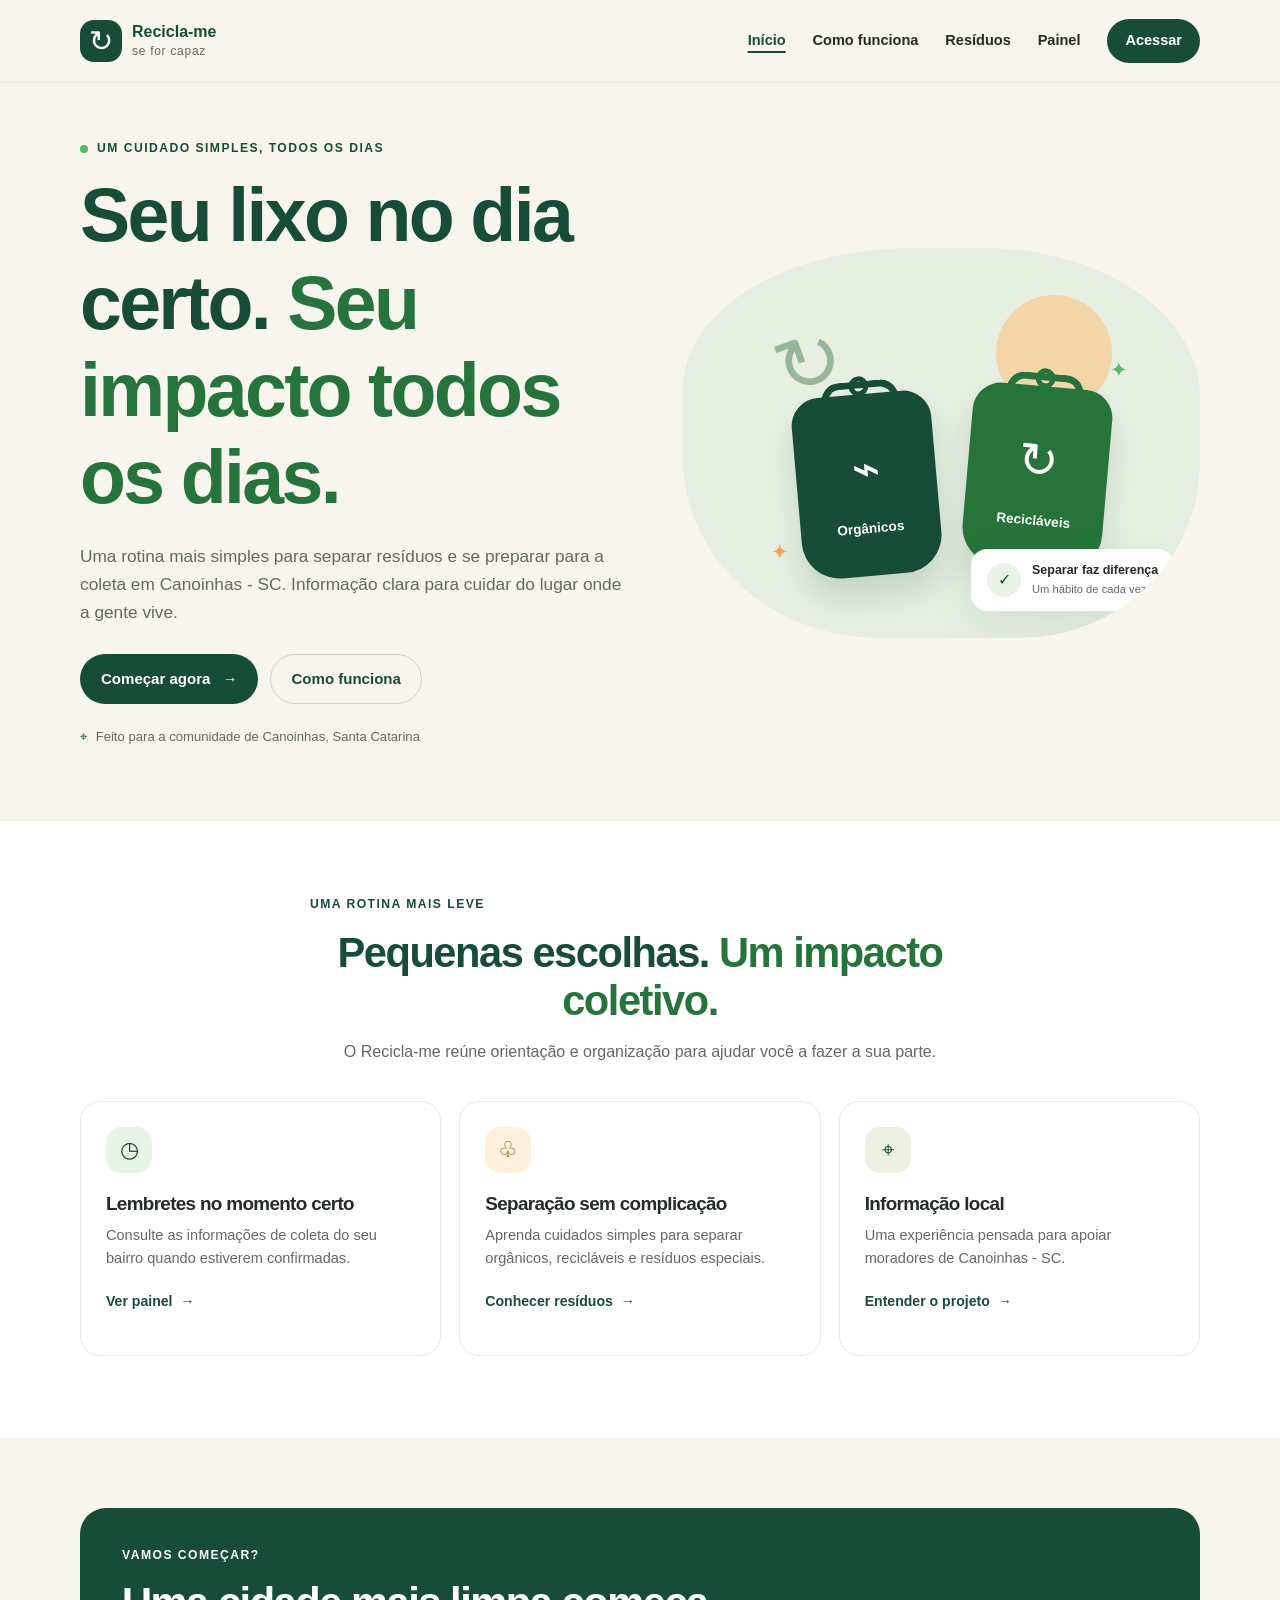
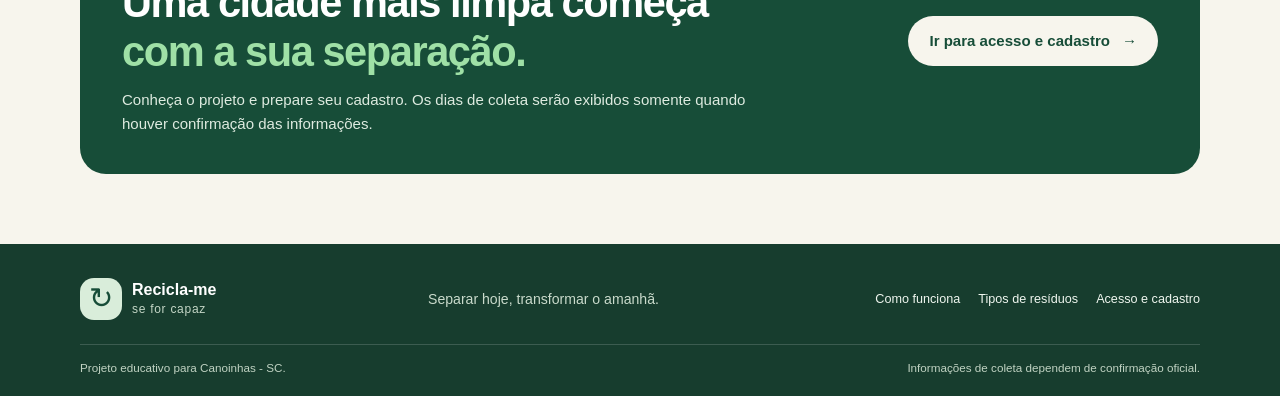
==== index.html @ d8c42131 "Atualizado Will" ====
<!DOCTYPE html>
<html lang="pt-BR">
<head>
  <meta charset="UTF-8">
  <meta name="viewport" content="width=device-width, initial-scale=1">
  <meta name="theme-color" content="#174D38">
  <meta name="description" content="Lembretes e orientações para separar resíduos e acompanhar a coleta em Canoinhas - SC.">
  <title>Recicla-me se for capaz | Separar hoje, transformar o amanhã</title>
  <link rel="stylesheet" href="css/style.css">
</head>
<body>
  <a class="skip-link" href="#conteudo">Pular para o conteúdo principal</a>
  <header class="site-header">
    <div class="container header-inner">
      <a class="brand" href="index.html" aria-label="Recicla-me se for capaz — página inicial">
        <span class="brand-mark" aria-hidden="true">↻</span>
        <span class="brand-copy"><strong>Recicla-me</strong><small>se for capaz</small></span>
      </a>
      <nav class="desktop-nav" aria-label="Navegação principal">
        <a href="index.html" aria-current="page">Início</a><a href="como-funciona.html">Como funciona</a><a href="residuos.html">Resíduos</a><a href="painel.html">Painel</a><a class="nav-cta" href="acesso.html">Acessar</a>
      </nav>
      <details class="mobile-nav">
        <summary aria-label="Abrir navegação principal" aria-controls="mobile-menu-links">Menu <span aria-hidden="true">☰</span></summary>
        <nav id="mobile-menu-links" aria-label="Navegação principal">
          <a href="index.html" aria-current="page">Início</a><a href="como-funciona.html">Como funciona</a><a href="residuos.html">Resíduos</a><a href="painel.html">Painel</a><a href="acesso.html">Acessar / cadastro</a>
        </nav>
      </details>
    </div>
  </header>
  <main id="conteudo" tabindex="-1">
    <section class="hero container" aria-labelledby="hero-title">
      <div class="hero-copy">
        <p class="eyebrow"><span class="eyebrow-dot" aria-hidden="true"></span> Um cuidado simples, todos os dias</p>
        <h1 id="hero-title">Seu lixo no dia certo. <span>Seu impacto todos os dias.</span></h1>
        <p class="hero-text">Uma rotina mais simples para separar resíduos e se preparar para a coleta em Canoinhas - SC. Informação clara para cuidar do lugar onde a gente vive.</p>
        <div class="button-row"><a class="button button-primary" href="acesso.html">Começar agora <span aria-hidden="true">→</span></a><a class="button button-secondary" href="como-funciona.html">Como funciona</a></div>
        <p class="local-note"><span aria-hidden="true">⌖</span> Feito para a comunidade de Canoinhas, Santa Catarina</p>
      </div>
      <div class="hero-art" role="img" aria-label="Ilustração de duas sacolas separadas para resíduos orgânicos e recicláveis">
        <div class="sun-shape"></div><div class="art-leaf leaf-one" aria-hidden="true">✦</div><div class="art-leaf leaf-two" aria-hidden="true">✦</div>
        <div class="recycle-loop" aria-hidden="true">↻</div>
        <div class="bag bag-organic"><span class="bag-knot"></span><span class="bag-icon" aria-hidden="true">⌁</span><strong>Orgânicos</strong></div>
        <div class="bag bag-recycle"><span class="bag-knot"></span><span class="bag-icon" aria-hidden="true">↻</span><strong>Recicláveis</strong></div>
        <div class="art-caption"><span class="caption-check" aria-hidden="true">✓</span><span><strong>Separar faz diferença</strong><small>Um hábito de cada vez.</small></span></div>
      </div>
    </section>
    <section class="benefits-section">
      <div class="container">
        <div class="section-heading"><p class="eyebrow">Uma rotina mais leve</p><h2>Pequenas escolhas. <span>Um impacto coletivo.</span></h2><p>O Recicla-me reúne orientação e organização para ajudar você a fazer a sua parte.</p></div>
        <div class="benefit-grid">
          <article class="benefit-card"><span class="card-icon icon-green" aria-hidden="true">◷</span><h3>Lembretes no momento certo</h3><p>Consulte as informações de coleta do seu bairro quando estiverem confirmadas.</p><a class="text-link" href="painel.html">Ver painel <span aria-hidden="true">→</span></a></article>
          <article class="benefit-card"><span class="card-icon icon-orange" aria-hidden="true">♧</span><h3>Separação sem complicação</h3><p>Aprenda cuidados simples para separar orgânicos, recicláveis e resíduos especiais.</p><a class="text-link" href="residuos.html">Conhecer resíduos <span aria-hidden="true">→</span></a></article>
          <article class="benefit-card"><span class="card-icon icon-sage" aria-hidden="true">⌖</span><h3>Informação local</h3><p>Uma experiência pensada para apoiar moradores de Canoinhas - SC.</p><a class="text-link" href="como-funciona.html">Entender o projeto <span aria-hidden="true">→</span></a></article>
        </div>
      </div>
    </section>
    <section class="cta-section container">
      <div><p class="eyebrow">Vamos começar?</p><h2>Uma cidade mais limpa começa <span>com a sua separação.</span></h2><p>Conheça o projeto e prepare seu cadastro. Os dias de coleta serão exibidos somente quando houver confirmação das informações.</p></div>
      <a class="button button-light" href="acesso.html">Ir para acesso e cadastro <span aria-hidden="true">→</span></a>
    </section>
  </main>
  <footer class="site-footer"><div class="container footer-top"><a class="brand brand-footer" href="index.html"><span class="brand-mark" aria-hidden="true">↻</span><span class="brand-copy"><strong>Recicla-me</strong><small>se for capaz</small></span></a><p>Separar hoje, transformar o amanhã.</p><nav aria-label="Links do rodapé"><a href="como-funciona.html">Como funciona</a><a href="residuos.html">Tipos de resíduos</a><a href="acesso.html">Acesso e cadastro</a></nav></div><div class="container footer-bottom"><span>Projeto educativo para Canoinhas - SC.</span><span>Informações de coleta dependem de confirmação oficial.</span></div></footer>
  <script src="js/main.js" defer></script>
</body>
</html>
---- css/style.css ----
:root {
  color-scheme: light;
  --forest: #174d38;
  --green: #55b86a;
  --green-text: #26733c;
  --cream: #f7f5ed;
  --graphite: #252b27;
  --orange: #f2a65a;
  --muted: #626a64;
  --line: #e2e5dc;
  --white: #fff;
  --pale-green: #eaf3e8;
  --shadow: 0 18px 48px rgb(23 77 56 / 9%);
  font-family: "Segoe UI", Arial, sans-serif;
  color: var(--graphite);
  background: var(--cream);
  font-synthesis: none;
  text-rendering: optimizeLegibility;
}

* { box-sizing: border-box; }
html { min-width: 320px; scroll-behavior: smooth; }
body { margin: 0; min-width: 320px; font-size: 1rem; line-height: 1.6; }
img, svg { max-width: 100%; }
a { color: var(--forest); text-underline-offset: .2em; }
a:hover { color: #0d3625; }
a:focus-visible, button:focus-visible, summary:focus-visible, input:focus-visible, select:focus-visible, textarea:focus-visible { outline: 3px solid #bc6819; outline-offset: 3px; box-shadow: 0 0 0 2px var(--cream); }
:focus:not(:focus-visible) { outline: none; }
h1, h2, h3, p { margin-top: 0; }
h1, h2, h3 { font-family: "Segoe UI", Arial, sans-serif; line-height: 1.16; letter-spacing: -.035em; }
h1 { color: var(--forest); font-size: clamp(2.6rem, 8vw, 4.7rem); font-weight: 800; }
h2 { color: var(--forest); font-size: clamp(1.7rem, 4vw, 2.6rem); font-weight: 750; }
h3 { color: var(--graphite); font-size: 1.18rem; }
.container { width: min(1120px, calc(100% - 40px)); margin-inline: auto; }
.skip-link { position: fixed; z-index: 20; top: 10px; left: 10px; padding: 12px 16px; transform: translateY(-160%); border-radius: 8px; background: var(--forest); color: var(--white); font-weight: 700; }
.skip-link:focus { transform: translateY(0); color: var(--white); }

.site-header { position: relative; z-index: 5; background: var(--cream); border-bottom: 1px solid rgb(23 77 56 / 7%); }
.header-inner { display: flex; align-items: center; justify-content: space-between; min-height: 82px; gap: 24px; }
.brand { display: inline-flex; align-items: center; gap: 10px; flex: none; color: var(--forest); text-decoration: none; }
.brand:hover { color: var(--forest); }
.brand-mark { display: grid; width: 42px; height: 42px; place-items: center; border-radius: 14px; background: var(--forest); color: var(--white); font-size: 1.8rem; line-height: 1; }
.brand-copy { display: grid; line-height: 1.05; }
.brand-copy strong { font-family: "Segoe UI", Arial, sans-serif; font-size: 1rem; font-weight: 800; }
.brand-copy small { margin-top: 4px; color: var(--muted); font-size: .75rem; letter-spacing: .06em; }
.desktop-nav { display: flex; align-items: center; gap: clamp(12px, 2.1vw, 30px); }
.desktop-nav a, .mobile-nav nav a { color: var(--graphite); font-size: .91rem; font-weight: 600; text-decoration: none; }
.desktop-nav a[aria-current="page"], .mobile-nav a[aria-current="page"] { color: var(--forest); text-decoration: underline; text-decoration-thickness: 2px; text-underline-offset: 6px; }
.desktop-nav .nav-cta { padding: 10px 18px; border-radius: 999px; background: var(--forest); color: var(--white); }
.desktop-nav .nav-cta[aria-current="page"] { color: var(--white); }
.desktop-nav .nav-cta:hover { background: #0e3b29; }
.mobile-nav { display: none; position: relative; }
.mobile-nav summary { display: flex; align-items: center; gap: 8px; min-height: 44px; padding: 8px 12px; border: 1px solid var(--line); border-radius: 10px; color: var(--forest); cursor: pointer; font-weight: 700; list-style: none; }
.mobile-nav summary::-webkit-details-marker { display: none; }
.mobile-nav nav { position: absolute; top: calc(100% + 8px); right: 0; display: grid; min-width: 210px; padding: 8px; border: 1px solid var(--line); border-radius: 14px; background: var(--white); box-shadow: var(--shadow); }
.mobile-nav nav a { padding: 11px 12px; border-radius: 8px; }
.mobile-nav nav a:hover { background: var(--pale-green); }

.hero { display: grid; grid-template-columns: 1.03fr .97fr; align-items: center; gap: 54px; min-height: 570px; padding-block: 56px 74px; }
.eyebrow { display: flex; align-items: center; gap: 9px; margin-bottom: 14px; color: var(--forest); font-size: .76rem; font-weight: 700; letter-spacing: .12em; text-transform: uppercase; }
.eyebrow-dot { width: 8px; height: 8px; border-radius: 50%; background: var(--green); }
.hero h1 { max-width: 610px; margin-bottom: 22px; }
.hero h1 span, .section-heading h2 span { color: var(--green-text); }
.cta-section h2 span { color: #9fe0a6; }
.hero-text, .page-intro { max-width: 560px; color: var(--muted); font-size: 1.08rem; }
.button-row { display: flex; flex-wrap: wrap; gap: 12px; margin-top: 28px; }
.button { display: inline-flex; align-items: center; justify-content: center; gap: 12px; min-height: 48px; padding: 12px 20px; border: 1px solid transparent; border-radius: 999px; font-size: .94rem; font-weight: 700; text-align: center; text-decoration: none; transition: transform .18s ease, background-color .18s ease; }
.button:hover { transform: translateY(-2px); text-decoration: none; }
.button-primary { background: var(--forest); color: var(--white); }
.button-primary:hover { background: #0d3a29; color: var(--white); }
.button-secondary { border-color: #cbd5ca; color: var(--forest); }
.button-secondary:hover { background: var(--white); color: var(--forest); }
.local-note { margin: 22px 0 0; color: var(--muted); font-size: .82rem; }
.local-note span { padding-right: 5px; color: var(--forest); }
.hero-art { position: relative; display: grid; min-height: 390px; place-items: center; overflow: hidden; border-radius: 44% 42% 35% 38% / 36% 38% 45% 46%; background: #e7efe2; }
.sun-shape { position: absolute; top: 12%; right: 17%; width: 116px; aspect-ratio: 1; border-radius: 50%; background: #f5d6a9; }
.recycle-loop { position: absolute; top: 13%; left: 18%; color: #98b798; font-size: 5rem; transform: rotate(-20deg); }
.art-leaf { position: absolute; color: var(--green); font-size: 1.3rem; }
.leaf-one { top: 27%; right: 14%; }.leaf-two { bottom: 18%; left: 17%; color: var(--orange); }
.bag { position: absolute; bottom: 16%; display: flex; width: 140px; height: 182px; flex-direction: column; align-items: center; justify-content: center; border-radius: 28px 28px 38px 38px; box-shadow: 0 20px 30px rgb(23 77 56 / 16%); transform: rotate(-5deg); }
.bag::before { position: absolute; top: -13px; width: 63px; height: 21px; border: 7px solid currentColor; border-bottom: 0; border-radius: 18px 18px 0 0; content: ""; }
.bag-organic { left: 22%; background: var(--forest); color: var(--forest); }
.bag-recycle { right: 18%; bottom: 18%; background: var(--green-text); color: var(--green-text); transform: rotate(5deg); }
.bag strong { margin-top: 10px; color: var(--white); font-size: .85rem; }
.bag-icon { color: var(--white); font-size: 3rem; }
.bag-knot { position: absolute; top: -18px; width: 20px; height: 20px; border: 5px solid currentColor; border-radius: 50%; }
.art-caption { position: absolute; right: 5%; bottom: 7%; display: flex; align-items: center; gap: 11px; padding: 12px 16px; border-radius: 16px; background: var(--white); box-shadow: var(--shadow); }
.caption-check { display: grid; width: 34px; height: 34px; place-items: center; border-radius: 50%; background: var(--pale-green); color: var(--forest); font-weight: 800; }
.art-caption strong, .art-caption small { display: block; }.art-caption strong { font-size: .78rem; }.art-caption small { color: var(--muted); font-size: .7rem; }

.benefits-section { padding-block: 74px 82px; background: #fff; }
.section-heading { max-width: 660px; margin: 0 auto 36px; text-align: center; }
.section-heading h2 { margin-bottom: 14px; }
.section-heading > p:last-child { margin-bottom: 0; color: var(--muted); }
.align-left { margin-left: 0; text-align: left; }
.benefit-grid { display: grid; grid-template-columns: repeat(3, 1fr); gap: 18px; }
.benefit-card { min-height: 255px; padding: 25px; border: 1px solid #e9ebe4; border-radius: 20px; background: var(--white); }
.card-icon { display: grid; width: 46px; height: 46px; place-items: center; border-radius: 15px; font-size: 1.4rem; }
.icon-green { background: var(--pale-green); color: var(--forest); }.icon-orange { background: #fff0de; color: #945311; }.icon-sage { background: #edf1df; color: var(--forest); }
.benefit-card h3 { margin: 20px 0 9px; }.benefit-card p { min-height: 50px; color: var(--muted); font-size: .91rem; }
.text-link { display: inline-flex; align-items: center; gap: 8px; font-size: .88rem; font-weight: 700; text-decoration: none; }.text-link:hover { text-decoration: underline; }
.cta-section { display: flex; align-items: center; justify-content: space-between; gap: 24px; margin-block: 70px; padding: 38px 42px; border-radius: 26px; background: var(--forest); color: var(--white); }
.cta-section .eyebrow, .cta-section h2 { color: var(--white); }.cta-section h2 { max-width: 640px; margin-bottom: 12px; }.cta-section h2 span { color: #9fe0a6; }.cta-section p:last-child { max-width: 660px; margin-bottom: 0; color: #deebe0; font-size: .94rem; }
.button-light { flex: none; background: var(--cream); color: var(--forest); }.button-light:hover { background: var(--white); color: var(--forest); }

.page-hero { padding-block: 74px 42px; }.page-hero h1 { max-width: 800px; margin-bottom: 18px; font-size: clamp(2.6rem, 7vw, 4rem); }.page-hero .button { margin-top: 12px; }.compact-hero { padding-bottom: 28px; }
.steps-section, .waste-section { padding-block: 32px 64px; }
.steps-list { display: grid; gap: 16px; margin: 0; padding: 0; list-style: none; }
.step-card { display: grid; grid-template-columns: 52px 140px minmax(0, 1fr); align-items: center; gap: 26px; padding: 27px; border: 1px solid var(--line); border-radius: 22px; background: var(--white); }
.step-number { align-self: start; color: #4c7052; font-family: "Segoe UI", Arial, sans-serif; font-size: 1.15rem; font-weight: 800; }
.step-card h2 { margin-bottom: 10px; font-size: 1.45rem; }.step-card p { max-width: 650px; margin-bottom: 13px; color: var(--muted); }
.step-illustration { display: grid; width: 112px; height: 112px; place-items: center; border-radius: 28px; background: var(--pale-green); color: var(--forest); font-size: 3rem; position: relative; }
.step-person span { transform: translateY(-10px); }.step-person i { position: absolute; top: 59px; width: 40px; height: 34px; border-radius: 24px 24px 13px 13px; background: #8db797; }.step-person b { position: absolute; top: 26px; width: 23px; height: 23px; border-radius: 50%; background: var(--orange); }
.step-calendar { background: #fff0de; color: #945311; }.step-calendar i { position: absolute; top: 34px; right: 26px; color: var(--forest); font-size: 1rem; font-style: normal; }
.step-bags { background: #edf1df; }.step-bags i { position: absolute; right: 17px; bottom: 20px; color: var(--green-text); font-size: 1.6rem; font-style: normal; }
.notice-band { display: flex; align-items: center; gap: 16px; margin-block: 0 64px; padding: 20px 24px; border: 1px solid #d5e1d3; border-radius: 16px; background: #edf4e9; }.notice-band p { margin: 0; color: #405449; font-size: .9rem; }.notice-band strong { color: var(--forest); }.notice-icon { display: grid; width: 34px; height: 34px; flex: none; place-items: center; border: 2px solid #7a9c80; border-radius: 50%; color: var(--forest); font-weight: 800; }

.waste-grid { display: grid; grid-template-columns: repeat(2, minmax(0, 1fr)); gap: 16px; }
.waste-card { display: grid; grid-template-columns: 56px minmax(0, 1fr); gap: 17px; padding: 24px; border: 1px solid var(--line); border-radius: 20px; background: var(--white); }
.waste-symbol { display: grid; width: 52px; height: 52px; place-items: center; border-radius: 16px; font-size: 1.65rem; font-weight: 700; }
.organic { background: #eaf3e8; color: var(--forest); }.paper { background: #f4edda; color: #775d25; }.plastic { background: #e6f1f1; color: #286366; }.metal { background: #e9ebed; color: #4e5961; }.glass { background: #e9f0dc; color: #4e7330; }.special { background: #fff0de; color: #945311; }
.waste-label { margin-bottom: 4px; color: var(--muted); font-size: .7rem; font-weight: 700; letter-spacing: .1em; text-transform: uppercase; }.waste-card h2 { margin-bottom: 9px; font-size: 1.32rem; }.waste-card p:not(.waste-label) { margin-bottom: 10px; color: var(--muted); font-size: .9rem; }.waste-card .care-note { margin-bottom: 0 !important; padding-top: 10px; border-top: 1px solid #edf0ea; font-size: .82rem !important; }.care-note strong { color: var(--forest); }.special-card { border-color: #f0d1ad; background: #fffaf4; }
.bottom-cta { display: flex; align-items: center; justify-content: space-between; gap: 22px; margin-block: 0 70px; padding: 28px 32px; border-radius: 20px; background: #eaf1e5; }.bottom-cta h2 { margin-bottom: 6px; font-size: 1.45rem; }.bottom-cta p { margin-bottom: 0; color: var(--muted); }

.form-section { max-width: 880px; padding-bottom: 76px; }.form-card { padding: clamp(22px, 5vw, 42px); border: 1px solid var(--line); border-radius: 24px; background: var(--white); box-shadow: var(--shadow); }
.form-intro { display: flex; gap: 16px; margin-bottom: 30px; }.form-icon { display: grid; width: 48px; height: 48px; flex: none; place-items: center; border-radius: 15px; background: var(--pale-green); color: var(--forest); font-size: 1.5rem; }.form-intro h2 { margin-bottom: 7px; font-size: 1.5rem; }.form-intro p { margin-bottom: 0; color: var(--muted); font-size: .9rem; }
fieldset { min-width: 0; margin: 0 0 24px; padding: 0; border: 0; }fieldset legend { width: 100%; margin-bottom: 16px; padding-bottom: 9px; border-bottom: 1px solid var(--line); color: var(--forest); font-family: "Segoe UI", Arial, sans-serif; font-size: 1.1rem; font-weight: 800; }
.form-grid { display: grid; grid-template-columns: repeat(2, minmax(0, 1fr)); gap: 18px 16px; }.field { min-width: 0; }.field-full { grid-column: 1 / -1; }
.field label { display: block; margin-bottom: 6px; color: var(--graphite); font-size: .88rem; font-weight: 700; }.field label > span:first-child { color: #9c4b0f; }.optional { color: var(--muted); font-size: .78rem; font-weight: 500; }
.field input, .field select { display: block; width: 100%; min-height: 46px; padding: 10px 12px; border: 1px solid #cbd3ca; border-radius: 10px; background: var(--white); color: var(--graphite); font: inherit; font-size: .94rem; }.field input[readonly] { background: #f1f3ed; color: #525c55; }.field small { display: block; margin-top: 5px; color: var(--muted); font-size: .76rem; }
.field input[aria-invalid="true"], .field select[aria-invalid="true"] { border-color: #a33127; box-shadow: 0 0 0 1px #a33127; }
.field .field-error { display: block; margin-top: 6px; color: #8b251d; font-size: .82rem; font-weight: 600; }
.required-note { margin: -8px 0 14px; color: var(--muted); font-size: .78rem; }.required-note span { color: #9c4b0f; font-weight: 800; }.form-status { display: flex; gap: 10px; margin: 14px 0 0; padding: 14px; border-radius: 12px; background: #f1f4ed; color: #35483a; font-size: .88rem; }.form-status > span:first-child { display: grid; width: 22px; height: 22px; flex: none; place-items: center; border: 1px solid #657f68; border-radius: 50%; font-weight: 700; }.form-status[data-state="error"] { background: #fff0ed; color: #76241d; }.form-status[data-state="success"] { background: #eaf3e8; color: #174d38; }
.form-submit { margin-top: 6px; }
.form-submit:disabled { cursor: not-allowed; transform: none; }
.privacy-note { display: flex; gap: 13px; max-width: 700px; margin: 18px auto 0; color: var(--muted); font-size: .85rem; }.privacy-note > span { color: var(--forest); font-size: 1.4rem; }.privacy-note p { margin: 0; }.privacy-note strong { color: var(--forest); }

.dashboard-section { padding-bottom: 76px; }.dashboard-welcome { display: flex; align-items: center; justify-content: space-between; gap: 20px; margin-bottom: 22px; padding: 28px 32px; border-radius: 22px; background: var(--forest); color: var(--white); }.dashboard-welcome .eyebrow { color: #b7e1b4; }.dashboard-welcome h2 { max-width: 640px; margin-bottom: 9px; color: var(--white); font-size: clamp(1.5rem, 4vw, 2.2rem); }.dashboard-welcome p:last-child { margin: 0; color: #dfebe0; }.avatar-placeholder { display: grid; width: 70px; height: 70px; flex: none; place-items: center; border: 1px solid rgb(255 255 255 / 35%); border-radius: 23px; background: rgb(255 255 255 / 10%); color: #cae6c5; font-size: 2.3rem; }
.dashboard-grid { display: grid; grid-template-columns: 1.2fr .8fr; gap: 16px; }.dashboard-card { min-height: 195px; padding: 23px; border: 1px solid var(--line); border-radius: 20px; background: var(--white); }.dashboard-card-head { display: flex; align-items: center; justify-content: space-between; gap: 12px; }.status-pill { padding: 6px 10px; border-radius: 999px; background: #fff0de; color: #78400d; font-size: .72rem; font-weight: 700; }.metric-label { margin: 18px 0 4px; color: var(--muted); font-size: .82rem; }.dashboard-card h2 { margin-bottom: 7px; font-size: 1.35rem; }.dashboard-card > p:last-child { margin-bottom: 0; color: var(--muted); font-size: .84rem; }
.upcoming-card { margin-top: 16px; padding: 25px; border: 1px solid var(--line); border-radius: 20px; background: var(--white); }.upcoming-heading { display: flex; align-items: center; justify-content: space-between; }.upcoming-heading .eyebrow { margin-bottom: 7px; }.upcoming-heading h2 { margin-bottom: 0; font-size: 1.45rem; }.calendar-icon { display: grid; width: 46px; height: 46px; place-items: center; border-radius: 14px; background: var(--pale-green); color: var(--forest); font-size: 1.5rem; }.empty-state { display: flex; align-items: center; gap: 14px; margin-top: 22px; padding: 20px; border: 1px dashed #cbd5ca; border-radius: 14px; background: #fbfcf9; }.empty-state p { margin: 0; color: var(--muted); font-size: .87rem; }.empty-state strong { color: var(--graphite); }.empty-icon { color: #64866b; font-size: 1.8rem; }
.separation-card { display: flex; align-items: center; justify-content: space-between; gap: 24px; margin-top: 16px; padding: 26px; border-radius: 20px; background: #eaf1e5; }.separation-card .eyebrow { margin-bottom: 7px; }.separation-card h2 { margin-bottom: 8px; font-size: 1.5rem; }.separation-card p:not(.eyebrow) { max-width: 600px; color: var(--muted); }.separation-card .text-link { margin-top: 2px; }.mini-bags { display: flex; flex: none; gap: 10px; }.mini-bags div { display: grid; width: 100px; min-height: 100px; place-items: center; align-content: center; gap: 4px; border-radius: 18px; background: var(--forest); color: var(--white); }.mini-bags div + div { background: var(--green-text); }.mini-bags span { font-size: 1.7rem; }.mini-bags strong { font-size: .7rem; }

.site-footer { padding-top: 34px; background: #173d2e; color: #e3eee4; }.footer-top { display: grid; grid-template-columns: 1fr 1fr 1.3fr; align-items: center; gap: 22px; padding-bottom: 24px; }.brand-footer .brand-mark { background: #d9edda; color: var(--forest); }.brand-footer .brand-copy strong { color: var(--white); }.brand-footer .brand-copy small { color: #c4d6c6; }.footer-top > p { margin: 0; color: #c9dacb; font-size: .88rem; }.footer-top nav { display: flex; justify-content: flex-end; flex-wrap: wrap; gap: 10px 18px; }.footer-top nav a { color: #eff6ef; font-size: .79rem; text-decoration: none; }.footer-top nav a:hover { text-decoration: underline; }.footer-bottom { display: flex; justify-content: space-between; gap: 16px; padding-block: 14px 18px; border-top: 1px solid rgb(255 255 255 / 16%); color: #c1d3c3; font-size: .73rem; }

@media (max-width: 820px) {
  .container { width: min(100% - 36px, 680px); }
  .header-inner { min-height: 72px; }.desktop-nav { gap: 13px; }.desktop-nav a { font-size: .8rem; }.desktop-nav .nav-cta { padding: 9px 13px; }
  .hero { gap: 28px; min-height: 0; padding-block: 52px 58px; }.hero-art { min-height: 330px; }.bag { width: 120px; height: 155px; }.art-caption { right: 2%; }
  .benefit-card { padding: 20px; }.step-card { grid-template-columns: 38px 100px minmax(0, 1fr); gap: 18px; }.step-illustration { width: 92px; height: 92px; }
  .footer-top { grid-template-columns: 1fr 1fr; }.footer-top nav { grid-column: 1 / -1; justify-content: flex-start; }
}
@media (max-width: 640px) {
  body { font-size: 1rem; }.container { width: calc(100% - 36px); }
  .header-inner { min-height: 70px; }.desktop-nav { display: none; }.mobile-nav { display: block; }.brand-mark { width: 38px; height: 38px; }.brand-copy strong { font-size: .94rem; }
  .hero { grid-template-columns: 1fr; gap: 32px; padding-block: 45px 55px; }.hero h1 { font-size: clamp(2.45rem, 12vw, 3.7rem); }.hero-text { font-size: 1rem; }.hero-art { width: 100%; min-height: 330px; border-radius: 34% 34% 28% 28% / 28% 28% 36% 36%; }.bag { bottom: 15%; width: 117px; height: 151px; }.bag-organic { left: 20%; }.bag-recycle { right: 18%; }.art-caption { right: 1%; bottom: 5%; }
  .benefits-section { padding-block: 56px 60px; }.section-heading { margin-bottom: 27px; text-align: left; }.benefit-grid { grid-template-columns: 1fr; }.benefit-card { min-height: 0; }.benefit-card p { min-height: 0; margin-bottom: 16px; }
  .cta-section { align-items: flex-start; flex-direction: column; margin-block: 46px; padding: 27px 23px; }.cta-section .button { width: 100%; }
  .page-hero { padding-block: 51px 28px; }.page-hero h1 { font-size: clamp(2.45rem, 11vw, 3.5rem); }.page-intro { font-size: 1rem; }.steps-section, .waste-section { padding-top: 18px; }.steps-list { gap: 12px; }.step-card { grid-template-columns: 34px 1fr; gap: 13px; padding: 20px; }.step-number { grid-row: 1 / span 2; }.step-illustration { grid-column: 2; grid-row: 1; width: 66px; height: 66px; border-radius: 19px; font-size: 2.2rem; }.step-card > div:last-child { grid-column: 2; }.step-card h2 { font-size: 1.3rem; }
  .notice-band { align-items: flex-start; margin-bottom: 45px; padding: 16px; }.waste-grid { grid-template-columns: 1fr; }.waste-card { grid-template-columns: 48px minmax(0, 1fr); gap: 13px; padding: 19px; }.waste-symbol { width: 46px; height: 46px; }.bottom-cta { align-items: flex-start; flex-direction: column; margin-bottom: 48px; padding: 23px; }.bottom-cta .button { width: 100%; }
  .form-section { padding-bottom: 52px; }.form-card { padding: 20px; border-radius: 19px; }.form-intro { gap: 12px; }.form-grid { grid-template-columns: 1fr; gap: 14px; }.field-full { grid-column: auto; }.form-intro h2 { font-size: 1.35rem; }
  .dashboard-section { padding-bottom: 52px; }.dashboard-welcome { align-items: flex-start; padding: 22px; }.avatar-placeholder { width: 54px; height: 54px; border-radius: 17px; font-size: 1.8rem; }.dashboard-grid { grid-template-columns: 1fr; }.dashboard-card { min-height: 0; }.upcoming-card { padding: 20px; }.upcoming-heading h2 { font-size: 1.25rem; }.empty-state { align-items: flex-start; padding: 15px; }.separation-card { align-items: flex-start; flex-direction: column; padding: 22px; }.mini-bags { width: 100%; }.mini-bags div { flex: 1; }
  .footer-top { grid-template-columns: 1fr; gap: 16px; }.footer-top nav { grid-column: auto; justify-content: flex-start; }.footer-bottom { flex-direction: column; gap: 5px; }
}
@media (max-width: 360px) {
  .container { width: calc(100% - 28px); }.brand { gap: 7px; }.brand-mark { width: 34px; height: 34px; }.brand-copy strong { font-size: .85rem; }.brand-copy small { font-size: .68rem; }.mobile-nav summary { gap: 5px; padding-inline: 9px; font-size: .88rem; }
  .hero-art { min-height: 290px; }.bag { width: 101px; height: 136px; }.bag-organic { left: 17%; }.bag-recycle { right: 16%; }.bag strong { font-size: .75rem; }.art-caption { padding: 9px 11px; }.art-caption strong { font-size: .7rem; }
  .waste-card { grid-template-columns: 1fr; }.waste-symbol { margin-bottom: 2px; }.dashboard-welcome { padding: 19px; }.status-pill { max-width: 135px; text-align: center; }
}
@media (prefers-reduced-motion: reduce) {
  *, *::before, *::after { scroll-behavior: auto !important; transition-duration: .01ms !important; animation-duration: .01ms !important; animation-iteration-count: 1 !important; }
}
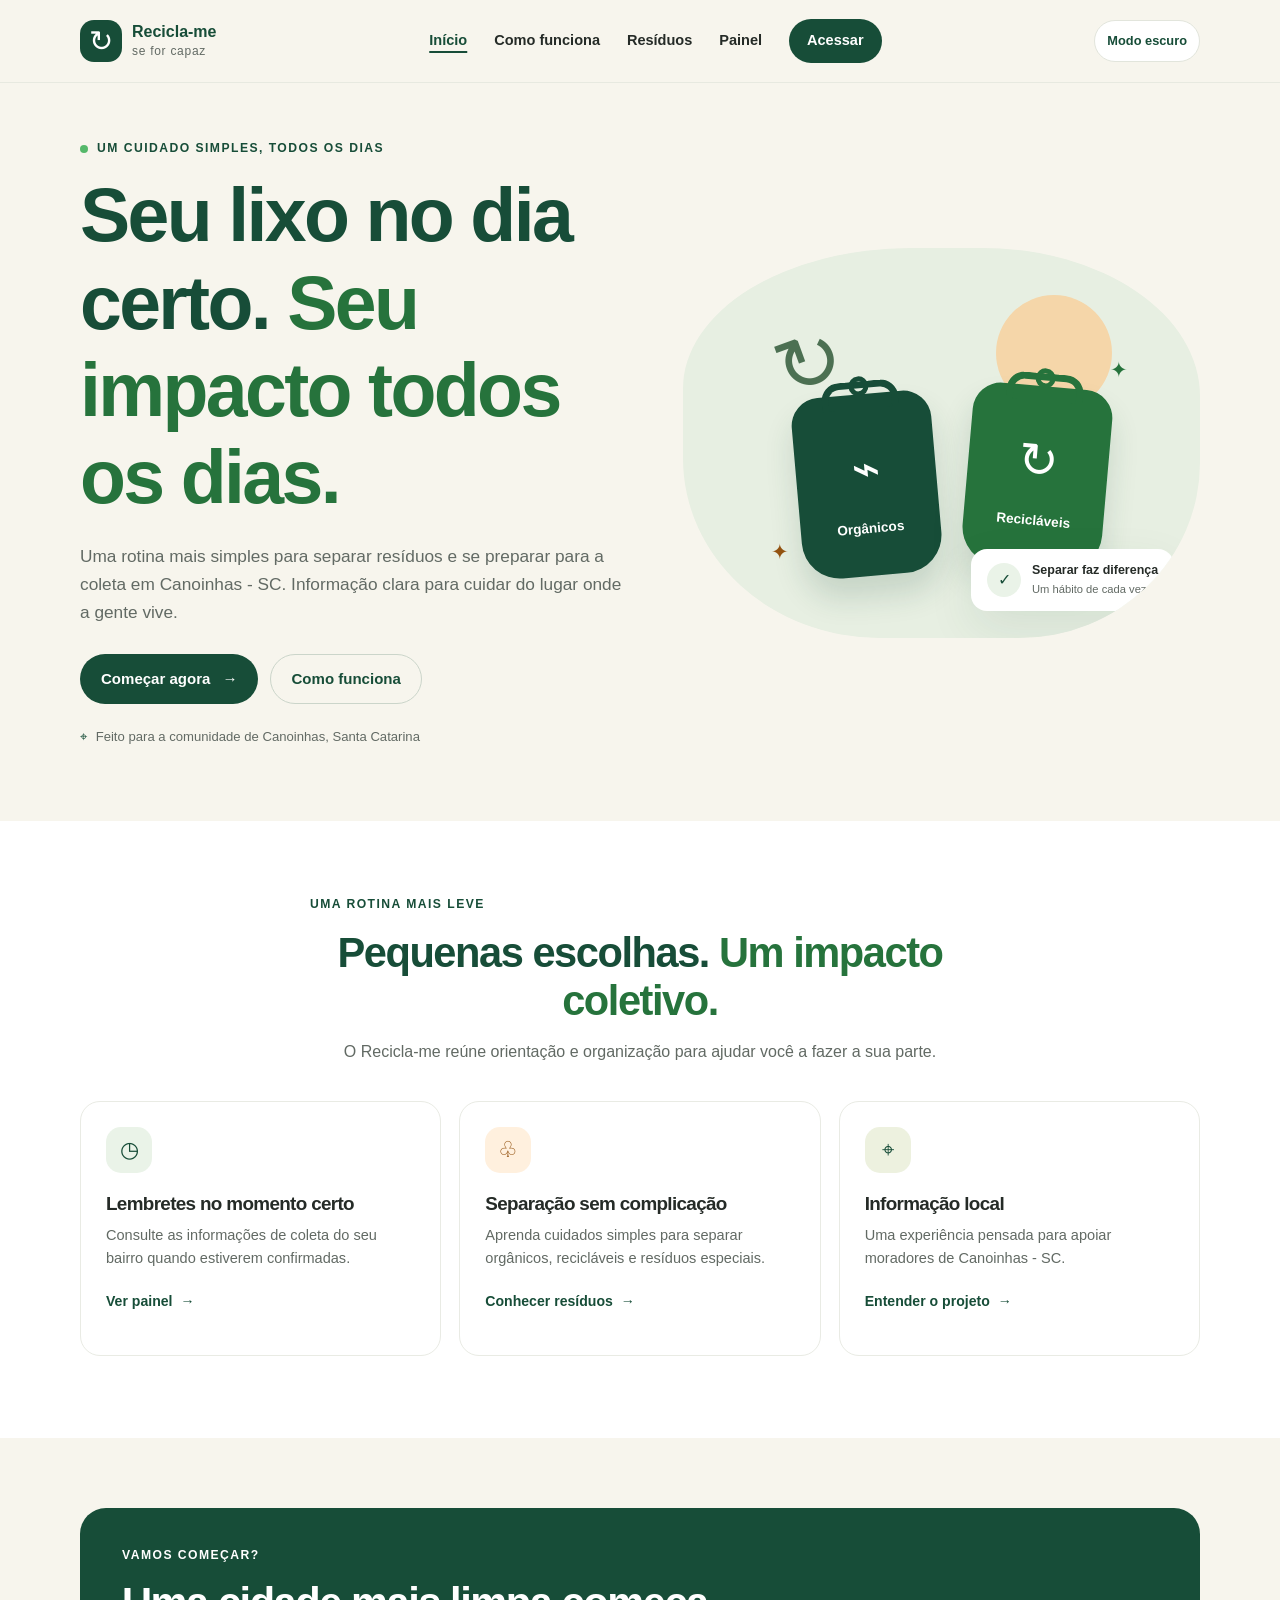
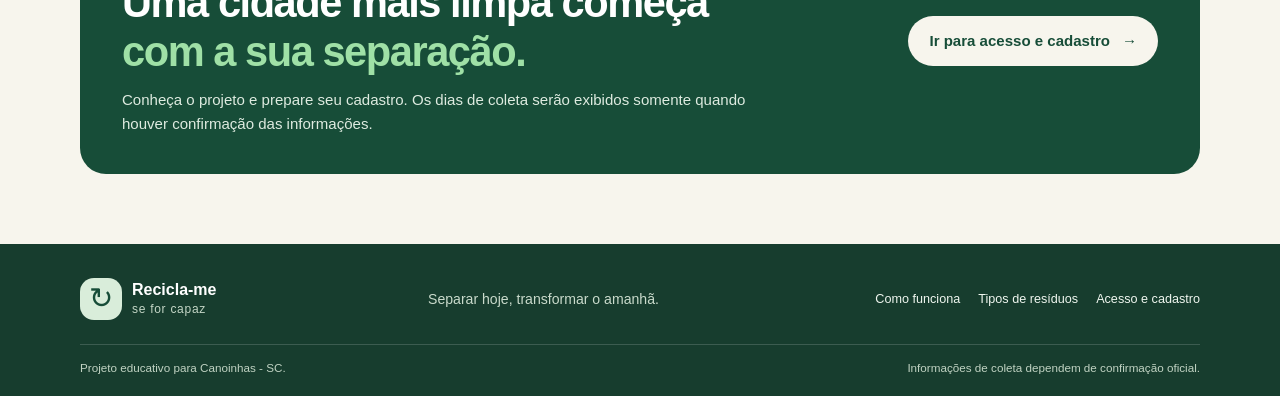
==== commit fe371b36: "Adiciona alternância de modo escuro" ====
--- a/index.html
+++ b/index.html
@@ -19,6 +19,7 @@
       <nav class="desktop-nav" aria-label="Navegação principal">
         <a href="index.html" aria-current="page">Início</a><a href="como-funciona.html">Como funciona</a><a href="residuos.html">Resíduos</a><a href="painel.html">Painel</a><a class="nav-cta" href="acesso.html">Acessar</a>
       </nav>
+      <button class="theme-toggle" type="button" data-theme-toggle aria-pressed="false" aria-label="Ativar modo escuro">Modo escuro</button>
       <details class="mobile-nav">
         <summary aria-label="Abrir navegação principal" aria-controls="mobile-menu-links">Menu <span aria-hidden="true">☰</span></summary>
         <nav id="mobile-menu-links" aria-label="Navegação principal">
--- a/css/style.css
+++ b/css/style.css
@@ -49,6 +49,8 @@
 .desktop-nav .nav-cta { padding: 10px 18px; border-radius: 999px; background: var(--forest); color: var(--white); }
 .desktop-nav .nav-cta[aria-current="page"] { color: var(--white); }
 .desktop-nav .nav-cta:hover { background: #0e3b29; }
+.theme-toggle { flex: none; min-height: 42px; padding: 8px 12px; border: 1px solid var(--line); border-radius: 999px; background: var(--white); color: var(--forest); font: inherit; font-size: .8rem; font-weight: 700; cursor: pointer; }
+.theme-toggle:hover { background: var(--pale-green); }
 .mobile-nav { display: none; position: relative; }
 .mobile-nav summary { display: flex; align-items: center; gap: 8px; min-height: 44px; padding: 8px 12px; border: 1px solid var(--line); border-radius: 10px; color: var(--forest); cursor: pointer; font-weight: 700; list-style: none; }
 .mobile-nav summary::-webkit-details-marker { display: none; }
@@ -74,9 +76,9 @@
 .local-note span { padding-right: 5px; color: var(--forest); }
 .hero-art { position: relative; display: grid; min-height: 390px; place-items: center; overflow: hidden; border-radius: 44% 42% 35% 38% / 36% 38% 45% 46%; background: #e7efe2; }
 .sun-shape { position: absolute; top: 12%; right: 17%; width: 116px; aspect-ratio: 1; border-radius: 50%; background: #f5d6a9; }
-.recycle-loop { position: absolute; top: 13%; left: 18%; color: #98b798; font-size: 5rem; transform: rotate(-20deg); }
-.art-leaf { position: absolute; color: var(--green); font-size: 1.3rem; }
-.leaf-one { top: 27%; right: 14%; }.leaf-two { bottom: 18%; left: 17%; color: var(--orange); }
+.recycle-loop { position: absolute; top: 13%; left: 18%; color: #4c7052; font-size: 5rem; transform: rotate(-20deg); }
+.art-leaf { position: absolute; color: var(--green-text); font-size: 1.3rem; }
+.leaf-one { top: 27%; right: 14%; }.leaf-two { bottom: 18%; left: 17%; color: #945311; }
 .bag { position: absolute; bottom: 16%; display: flex; width: 140px; height: 182px; flex-direction: column; align-items: center; justify-content: center; border-radius: 28px 28px 38px 38px; box-shadow: 0 20px 30px rgb(23 77 56 / 16%); transform: rotate(-5deg); }
 .bag::before { position: absolute; top: -13px; width: 63px; height: 21px; border: 7px solid currentColor; border-bottom: 0; border-radius: 18px 18px 0 0; content: ""; }
 .bag-organic { left: 22%; background: var(--forest); color: var(--forest); }
@@ -169,3 +171,69 @@
 @media (prefers-reduced-motion: reduce) {
   *, *::before, *::after { scroll-behavior: auto !important; transition-duration: .01ms !important; animation-duration: .01ms !important; animation-iteration-count: 1 !important; }
 }
+
+:root[data-theme="dark"] {
+  color-scheme: dark;
+  --forest: #a4d8ae;
+  --green: #83c78d;
+  --green-text: #91d49c;
+  --cream: #151b18;
+  --graphite: #e6ede7;
+  --orange: #ffc17d;
+  --muted: #b4c0b7;
+  --line: #39473e;
+  --white: #202923;
+  --pale-green: #2b3b30;
+  --shadow: 0 18px 48px rgb(0 0 0 / 28%);
+}
+
+:root[data-theme="dark"] a:hover { color: #c2ebc9; }
+:root[data-theme="dark"] .site-header { border-bottom-color: #344239; }
+:root[data-theme="dark"] .skip-link,
+:root[data-theme="dark"] .brand-mark,
+:root[data-theme="dark"] .desktop-nav .nav-cta,
+:root[data-theme="dark"] .button-primary,
+:root[data-theme="dark"] .mini-bags div { background: #28563a; color: #f2f7f2; }
+:root[data-theme="dark"] .desktop-nav .nav-cta:hover,
+:root[data-theme="dark"] .button-primary:hover { background: #356b49; color: #fff; }
+:root[data-theme="dark"] .hero-art { background: #26352b; }
+:root[data-theme="dark"] .sun-shape { background: #795c36; }
+:root[data-theme="dark"] .recycle-loop { color: #9bc6a1; }
+:root[data-theme="dark"] .leaf-two { color: #ffc17d; }
+:root[data-theme="dark"] .benefits-section { background: #1b231e; }
+:root[data-theme="dark"] .benefit-card { border-color: var(--line); }
+:root[data-theme="dark"] .icon-orange,
+:root[data-theme="dark"] .step-calendar { background: #493925; color: #ffd39c; }
+:root[data-theme="dark"] .icon-sage,
+:root[data-theme="dark"] .step-bags { background: #303b2c; }
+:root[data-theme="dark"] .button-secondary { border-color: #657368; color: var(--forest); }
+:root[data-theme="dark"] .button-secondary:hover { background: #29362d; }
+:root[data-theme="dark"] .notice-band { border-color: #405748; background: #26372c; }
+:root[data-theme="dark"] .notice-band p { color: #d0ddd2; }
+:root[data-theme="dark"] .notice-icon { border-color: #91b39a; }
+:root[data-theme="dark"] .paper { background: #423b2c; color: #e5d19b; }
+:root[data-theme="dark"] .plastic { background: #263d40; color: #9dd8db; }
+:root[data-theme="dark"] .metal { background: #343b40; color: #c3cdd3; }
+:root[data-theme="dark"] .glass { background: #34402d; color: #b9d992; }
+:root[data-theme="dark"] .special-card { border-color: #66513a; background: #30271e; }
+:root[data-theme="dark"] .waste-card .care-note { border-top-color: #39473e; }
+:root[data-theme="dark"] .bottom-cta,
+:root[data-theme="dark"] .separation-card { background: #26372b; }
+:root[data-theme="dark"] .field input,
+:root[data-theme="dark"] .field select { border-color: #536257; }
+:root[data-theme="dark"] .field input[readonly] { background: #303932; color: #d0d9d1; }
+:root[data-theme="dark"] .form-status { background: #29372e; color: #dce9dd; }
+:root[data-theme="dark"] .form-status[data-state="error"] { background: #492b27; color: #ffd7d0; }
+:root[data-theme="dark"] .form-status[data-state="success"] { background: #293d2e; color: #d6f1d9; }
+:root[data-theme="dark"] .status-pill { background: #493925; color: #ffd39c; }
+:root[data-theme="dark"] .empty-state { border-color: #526456; background: #1b231e; }
+:root[data-theme="dark"] .site-footer { background: #102b20; }
+
+@media (max-width: 820px) {
+  .theme-toggle { padding-inline: 9px; font-size: .74rem; }
+  .desktop-nav { gap: 10px; }
+}
+@media (max-width: 640px) {
+  .header-inner { gap: 8px; }
+  .theme-toggle { min-height: 40px; padding: 6px 8px; font-size: .7rem; }
+}
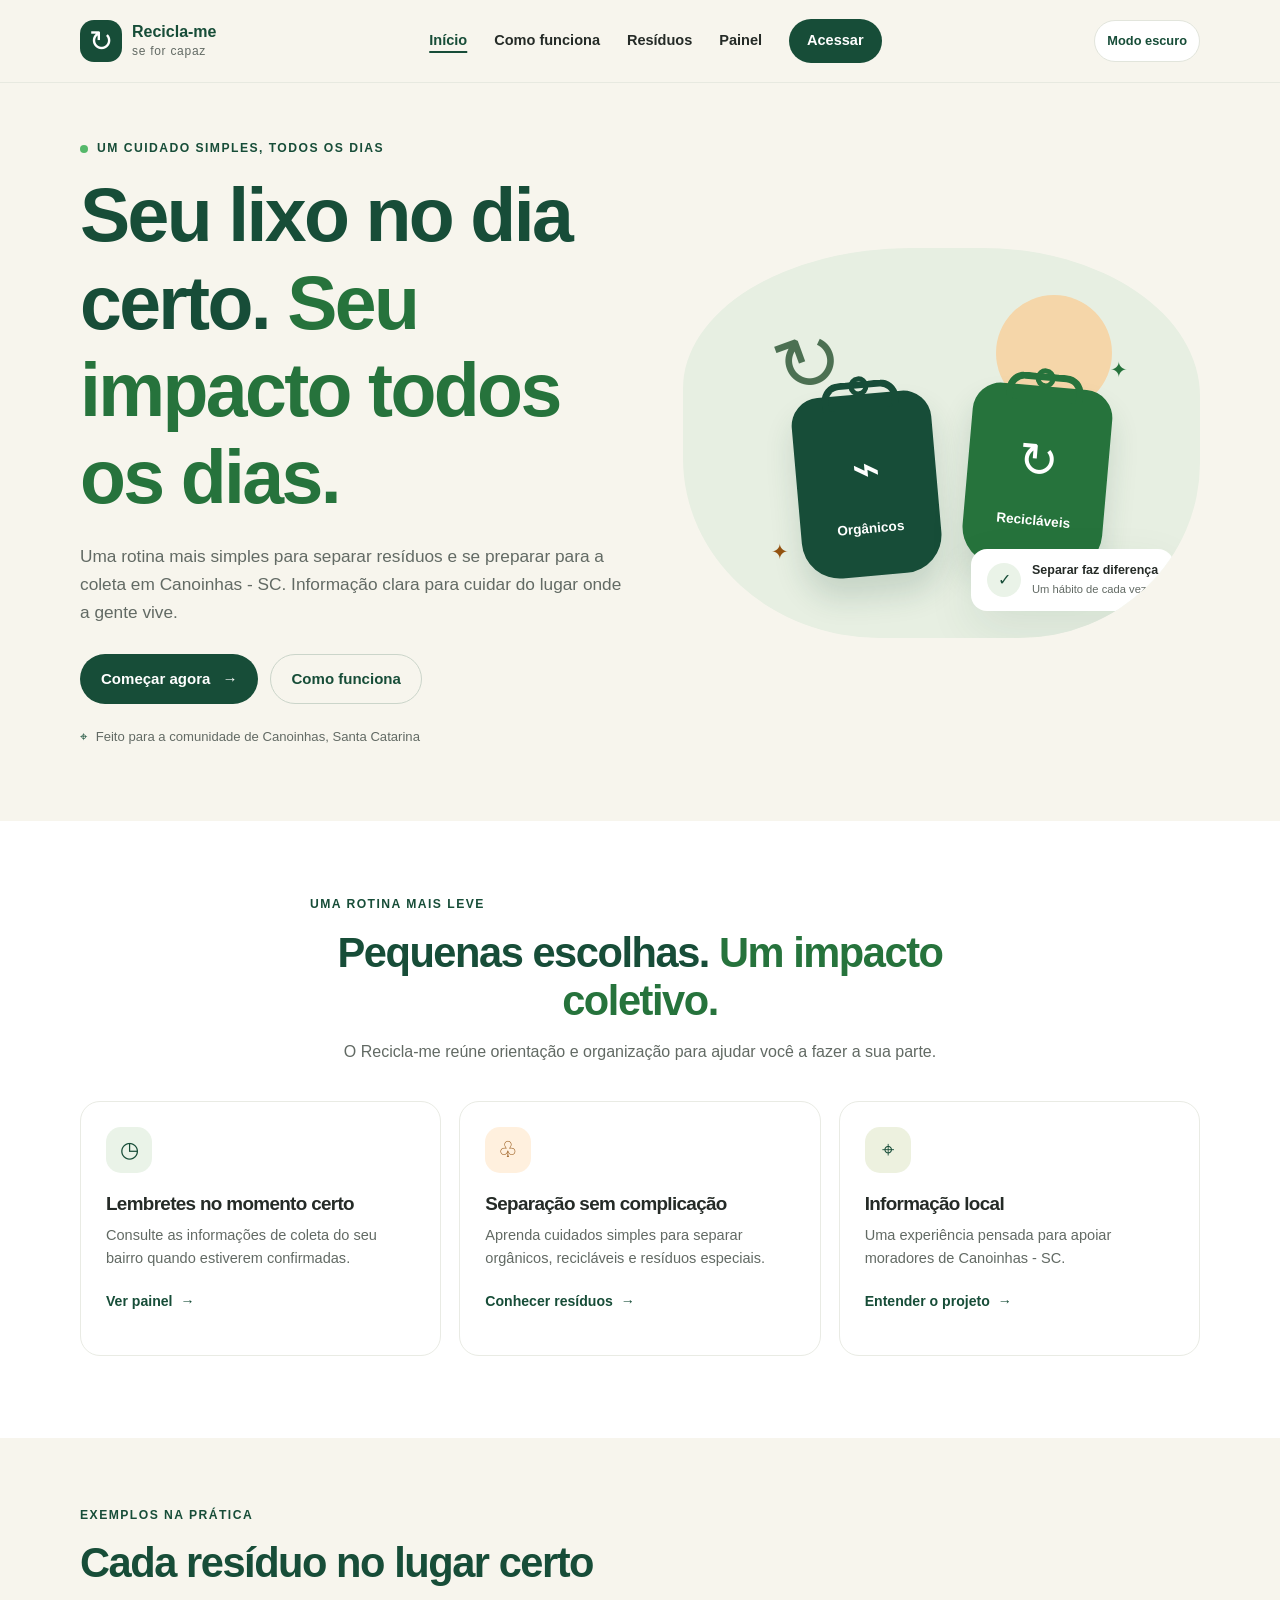
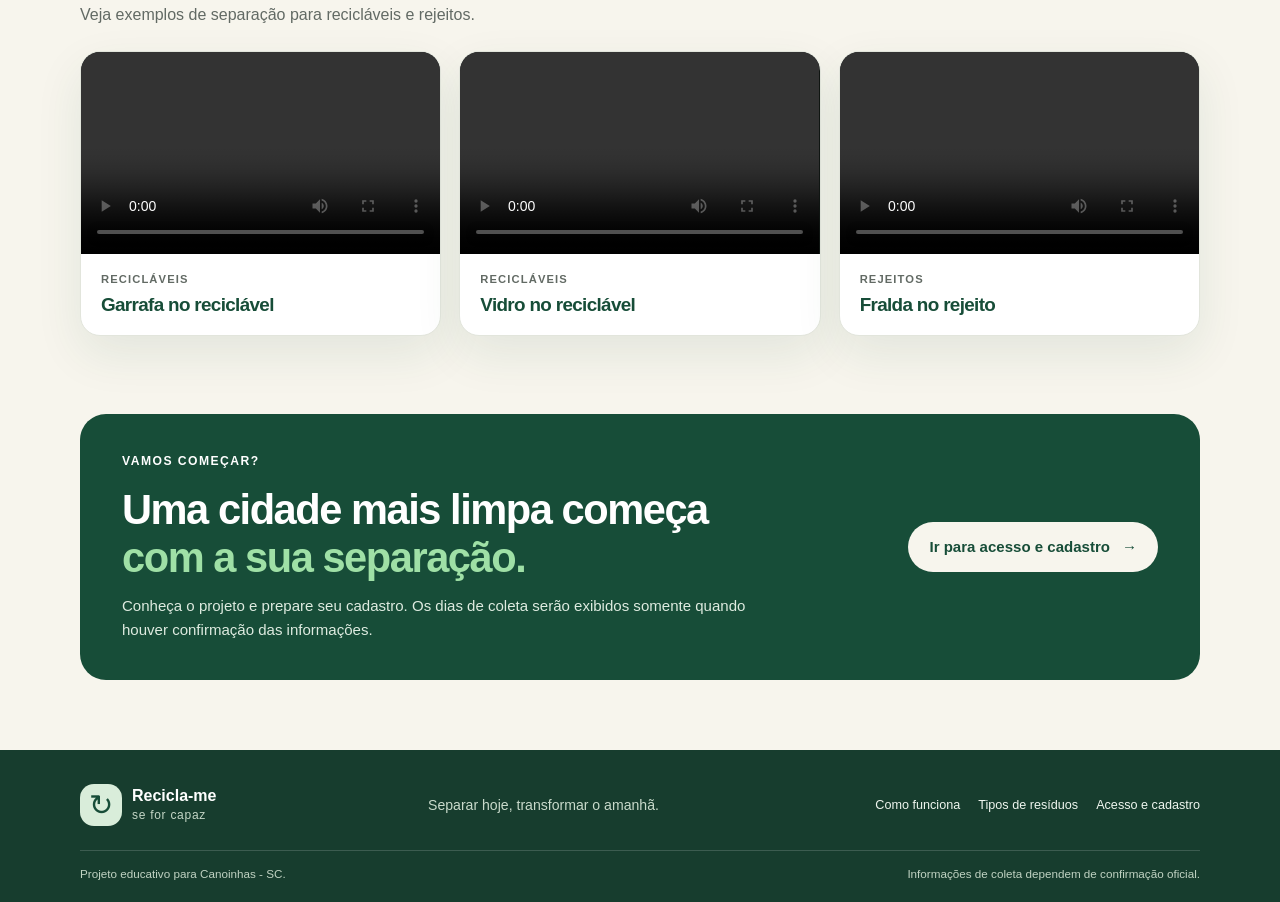
==== commit 30fa7bf4: "Adiciona exemplos em vídeo na página inicial" ====
--- a/index.html
+++ b/index.html
@@ -55,6 +55,32 @@
         </div>
       </div>
     </section>
+    <section class="examples-section container" aria-labelledby="examples-title">
+      <div class="section-heading align-left"><p class="eyebrow">Exemplos na prática</p><h2 id="examples-title">Cada resíduo no lugar certo</h2><p>Veja exemplos de separação para recicláveis e rejeitos.</p></div>
+      <div class="example-grid">
+        <article class="example-card">
+          <video class="example-video" controls preload="metadata" playsinline aria-label="Vídeo demonstrativo: descarte de garrafa no lixo reciclável">
+            <source src="videos/Reciclagem_Garrafa.mp4" type="video/mp4">
+            Seu navegador não consegue reproduzir este vídeo.
+          </video>
+          <div class="example-card-copy"><p class="waste-label">Recicláveis</p><h3>Garrafa no reciclável</h3></div>
+        </article>
+        <article class="example-card">
+          <video class="example-video" controls preload="metadata" playsinline aria-label="Vídeo demonstrativo: descarte de vidro no lixo reciclável">
+            <source src="videos/Reciclagem_Vidro.mp4" type="video/mp4">
+            Seu navegador não consegue reproduzir este vídeo.
+          </video>
+          <div class="example-card-copy"><p class="waste-label">Recicláveis</p><h3>Vidro no reciclável</h3></div>
+        </article>
+        <article class="example-card">
+          <video class="example-video" controls preload="metadata" playsinline aria-label="Vídeo demonstrativo: descarte de fralda no lixo de rejeitos">
+            <source src="videos/Rejeitos_Fralda.mp4" type="video/mp4">
+            Seu navegador não consegue reproduzir este vídeo.
+          </video>
+          <div class="example-card-copy"><p class="waste-label">Rejeitos</p><h3>Fralda no rejeito</h3></div>
+        </article>
+      </div>
+    </section>
     <section class="cta-section container">
       <div><p class="eyebrow">Vamos começar?</p><h2>Uma cidade mais limpa começa <span>com a sua separação.</span></h2><p>Conheça o projeto e prepare seu cadastro. Os dias de coleta serão exibidos somente quando houver confirmação das informações.</p></div>
       <a class="button button-light" href="acesso.html">Ir para acesso e cadastro <span aria-hidden="true">→</span></a>
--- a/css/style.css
+++ b/css/style.css
@@ -100,6 +100,14 @@
 .card-icon { display: grid; width: 46px; height: 46px; place-items: center; border-radius: 15px; font-size: 1.4rem; }
 .icon-green { background: var(--pale-green); color: var(--forest); }.icon-orange { background: #fff0de; color: #945311; }.icon-sage { background: #edf1df; color: var(--forest); }
 .benefit-card h3 { margin: 20px 0 9px; }.benefit-card p { min-height: 50px; color: var(--muted); font-size: .91rem; }
+.examples-section { padding-block: 68px 8px; }
+.examples-section .section-heading { margin-bottom: 24px; }
+.example-grid { display: grid; grid-template-columns: repeat(3, minmax(0, 1fr)); gap: 18px; }
+.example-card { overflow: hidden; border: 1px solid var(--line); border-radius: 20px; background: var(--white); box-shadow: var(--shadow); }
+.example-video { display: block; width: 100%; aspect-ratio: 16 / 9; background: #101512; object-fit: contain; }
+.example-card-copy { padding: 17px 20px 19px; }
+.example-card-copy .waste-label { margin-bottom: 5px; color: var(--muted); }
+.example-card-copy h3 { margin: 0; color: var(--forest); }
 .text-link { display: inline-flex; align-items: center; gap: 8px; font-size: .88rem; font-weight: 700; text-decoration: none; }.text-link:hover { text-decoration: underline; }
 .cta-section { display: flex; align-items: center; justify-content: space-between; gap: 24px; margin-block: 70px; padding: 38px 42px; border-radius: 26px; background: var(--forest); color: var(--white); }
 .cta-section .eyebrow, .cta-section h2 { color: var(--white); }.cta-section h2 { max-width: 640px; margin-bottom: 12px; }.cta-section h2 span { color: #9fe0a6; }.cta-section p:last-child { max-width: 660px; margin-bottom: 0; color: #deebe0; font-size: .94rem; }
@@ -149,6 +157,7 @@
   .header-inner { min-height: 72px; }.desktop-nav { gap: 13px; }.desktop-nav a { font-size: .8rem; }.desktop-nav .nav-cta { padding: 9px 13px; }
   .hero { gap: 28px; min-height: 0; padding-block: 52px 58px; }.hero-art { min-height: 330px; }.bag { width: 120px; height: 155px; }.art-caption { right: 2%; }
   .benefit-card { padding: 20px; }.step-card { grid-template-columns: 38px 100px minmax(0, 1fr); gap: 18px; }.step-illustration { width: 92px; height: 92px; }
+  .example-grid { grid-template-columns: repeat(2, minmax(0, 1fr)); }
   .footer-top { grid-template-columns: 1fr 1fr; }.footer-top nav { grid-column: 1 / -1; justify-content: flex-start; }
 }
 @media (max-width: 640px) {
@@ -156,6 +165,7 @@
   .header-inner { min-height: 70px; }.desktop-nav { display: none; }.mobile-nav { display: block; }.brand-mark { width: 38px; height: 38px; }.brand-copy strong { font-size: .94rem; }
   .hero { grid-template-columns: 1fr; gap: 32px; padding-block: 45px 55px; }.hero h1 { font-size: clamp(2.45rem, 12vw, 3.7rem); }.hero-text { font-size: 1rem; }.hero-art { width: 100%; min-height: 330px; border-radius: 34% 34% 28% 28% / 28% 28% 36% 36%; }.bag { bottom: 15%; width: 117px; height: 151px; }.bag-organic { left: 20%; }.bag-recycle { right: 18%; }.art-caption { right: 1%; bottom: 5%; }
   .benefits-section { padding-block: 56px 60px; }.section-heading { margin-bottom: 27px; text-align: left; }.benefit-grid { grid-template-columns: 1fr; }.benefit-card { min-height: 0; }.benefit-card p { min-height: 0; margin-bottom: 16px; }
+  .examples-section { padding-block: 50px 0; }.example-grid { grid-template-columns: 1fr; gap: 14px; }.example-card-copy { padding: 14px 17px 17px; }
   .cta-section { align-items: flex-start; flex-direction: column; margin-block: 46px; padding: 27px 23px; }.cta-section .button { width: 100%; }
   .page-hero { padding-block: 51px 28px; }.page-hero h1 { font-size: clamp(2.45rem, 11vw, 3.5rem); }.page-intro { font-size: 1rem; }.steps-section, .waste-section { padding-top: 18px; }.steps-list { gap: 12px; }.step-card { grid-template-columns: 34px 1fr; gap: 13px; padding: 20px; }.step-number { grid-row: 1 / span 2; }.step-illustration { grid-column: 2; grid-row: 1; width: 66px; height: 66px; border-radius: 19px; font-size: 2.2rem; }.step-card > div:last-child { grid-column: 2; }.step-card h2 { font-size: 1.3rem; }
   .notice-band { align-items: flex-start; margin-bottom: 45px; padding: 16px; }.waste-grid { grid-template-columns: 1fr; }.waste-card { grid-template-columns: 48px minmax(0, 1fr); gap: 13px; padding: 19px; }.waste-symbol { width: 46px; height: 46px; }.bottom-cta { align-items: flex-start; flex-direction: column; margin-bottom: 48px; padding: 23px; }.bottom-cta .button { width: 100%; }
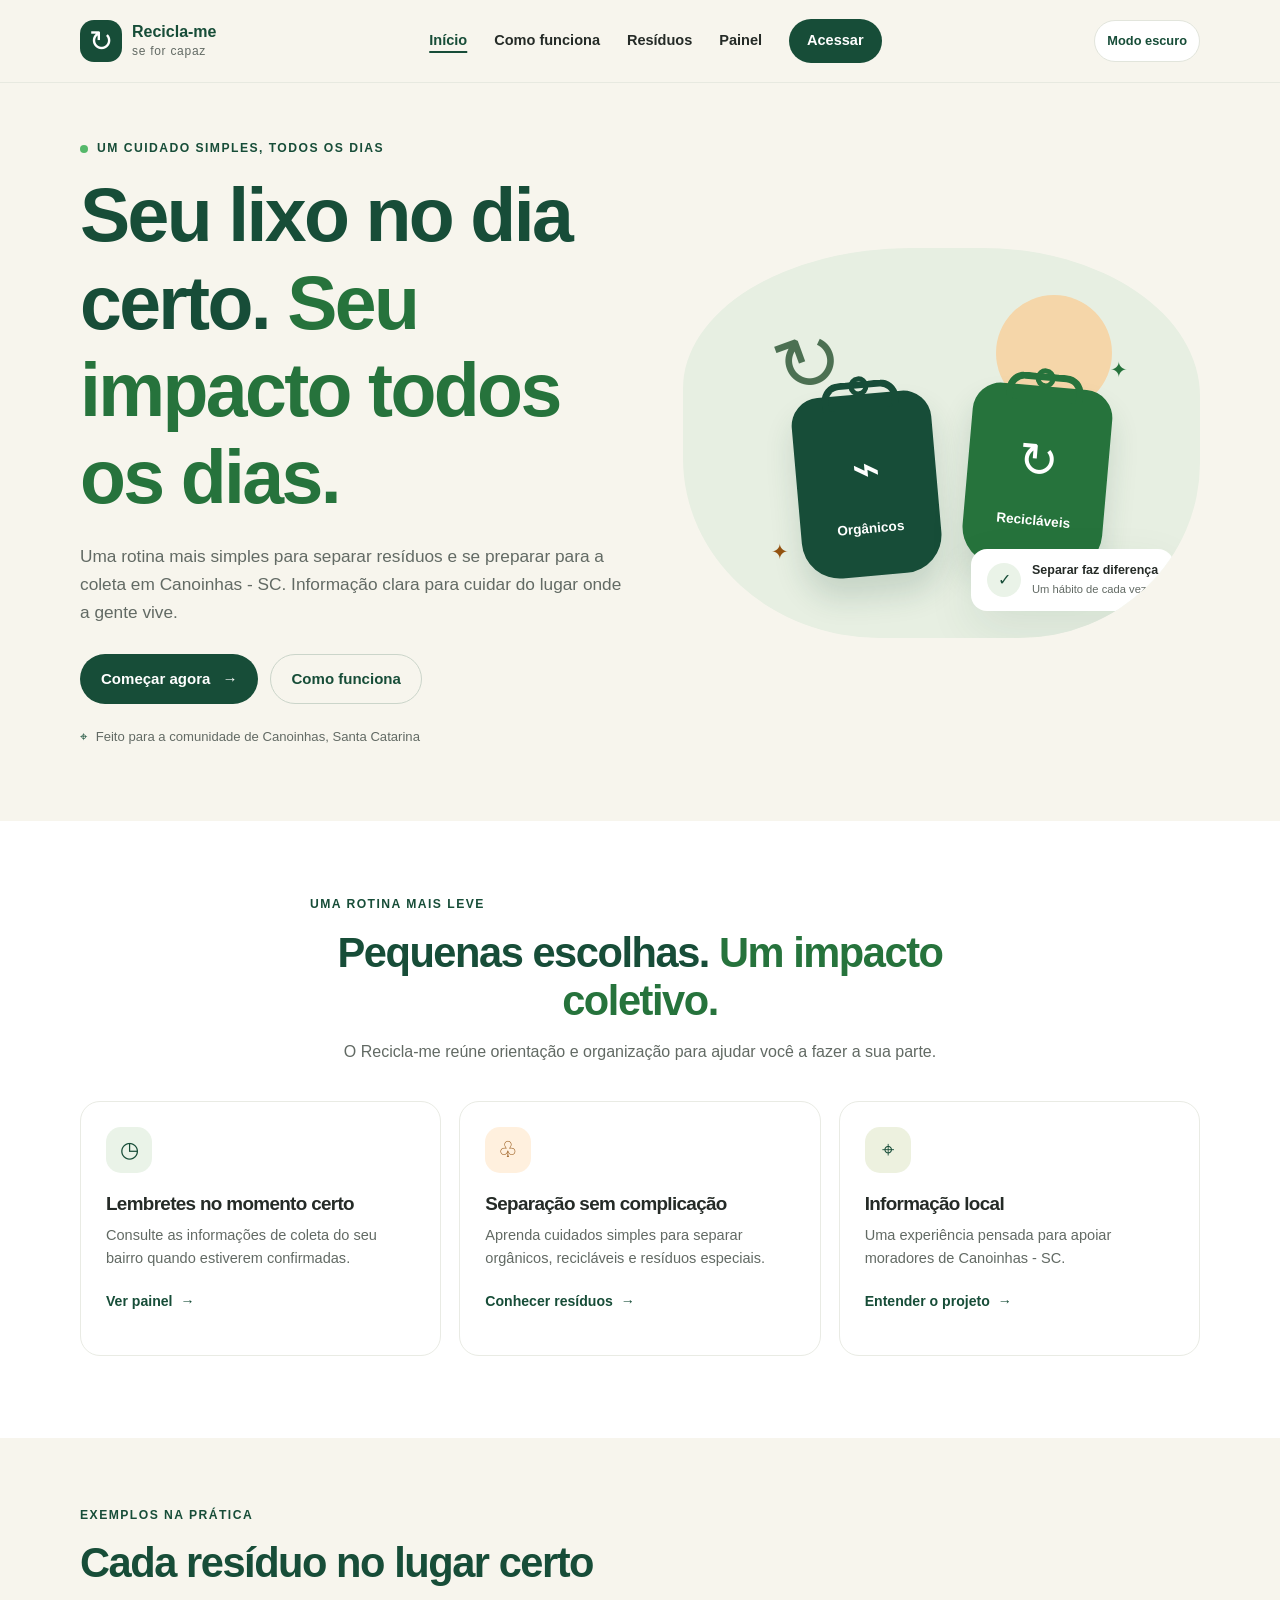
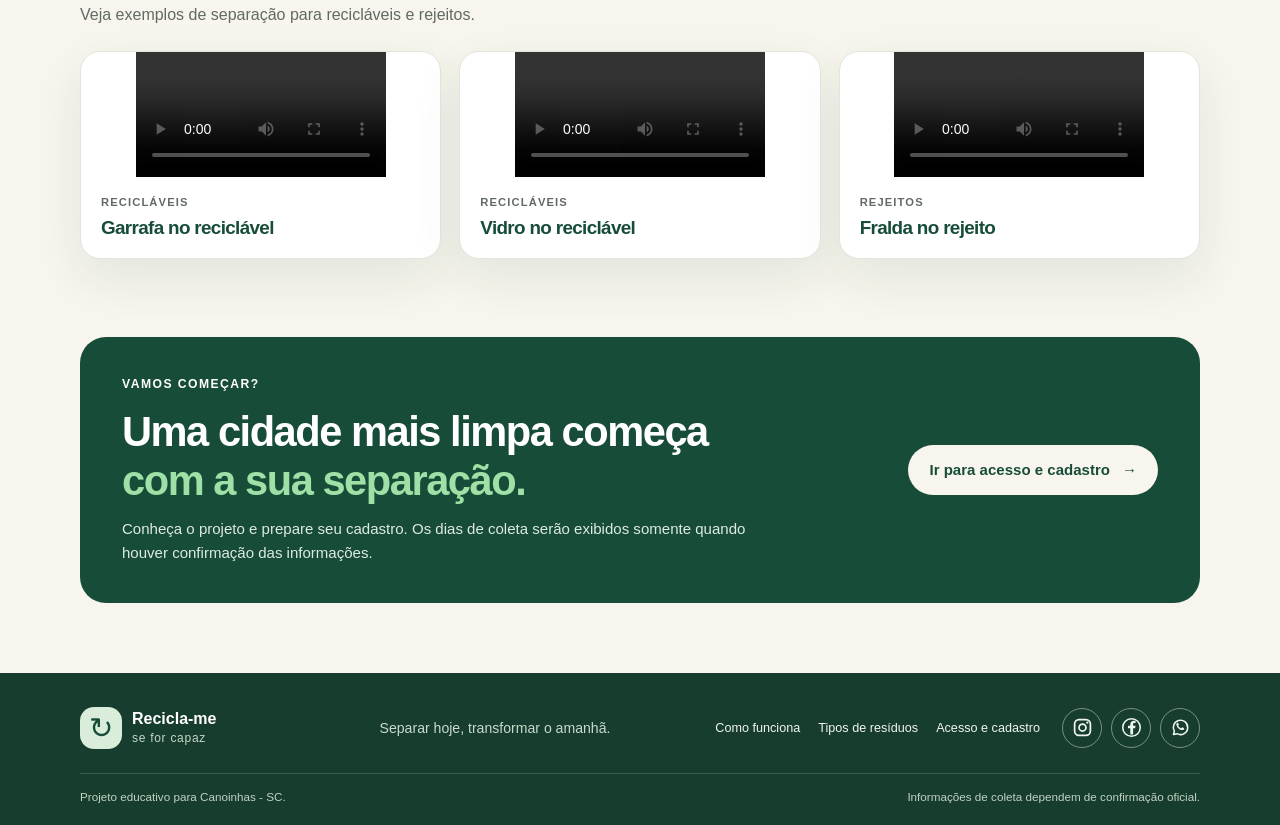
==== commit 6de0ac47: "Adiciona links para redes sociais no rodapé" ====
--- a/index.html
+++ b/index.html
@@ -86,7 +86,17 @@
       <a class="button button-light" href="acesso.html">Ir para acesso e cadastro <span aria-hidden="true">→</span></a>
     </section>
   </main>
-  <footer class="site-footer"><div class="container footer-top"><a class="brand brand-footer" href="index.html"><span class="brand-mark" aria-hidden="true">↻</span><span class="brand-copy"><strong>Recicla-me</strong><small>se for capaz</small></span></a><p>Separar hoje, transformar o amanhã.</p><nav aria-label="Links do rodapé"><a href="como-funciona.html">Como funciona</a><a href="residuos.html">Tipos de resíduos</a><a href="acesso.html">Acesso e cadastro</a></nav></div><div class="container footer-bottom"><span>Projeto educativo para Canoinhas - SC.</span><span>Informações de coleta dependem de confirmação oficial.</span></div></footer>
+  <footer class="site-footer"><div class="container footer-top"><a class="brand brand-footer" href="index.html"><span class="brand-mark" aria-hidden="true">↻</span><span class="brand-copy"><strong>Recicla-me</strong><small>se for capaz</small></span></a><p>Separar hoje, transformar o amanhã.</p><nav aria-label="Links do rodapé"><a href="como-funciona.html">Como funciona</a><a href="residuos.html">Tipos de resíduos</a><a href="acesso.html">Acesso e cadastro</a></nav><div class="social-links" aria-label="Redes sociais">
+  <a class="social-link" href="https://www.instagram.com/" target="_blank" rel="noopener noreferrer" aria-label="Instagram — abre em nova guia">
+    <svg viewBox="0 0 24 24" aria-hidden="true" focusable="false"><rect x="3" y="3" width="18" height="18" rx="5" fill="none" stroke="currentColor" stroke-width="2"/><circle cx="12" cy="12" r="4" fill="none" stroke="currentColor" stroke-width="2"/><circle cx="17.5" cy="6.5" r="1.25" fill="currentColor"/></svg>
+  </a>
+  <a class="social-link" href="https://www.facebook.com/" target="_blank" rel="noopener noreferrer" aria-label="Facebook — abre em nova guia">
+    <svg viewBox="0 0 24 24" aria-hidden="true" focusable="false"><circle cx="12" cy="12" r="10" fill="none" stroke="currentColor" stroke-width="1.8"/><path d="M13.8 20v-7.1h2.4l.36-2.8H13.8V8.3c0-.81.22-1.36 1.38-1.36h1.48V4.43c-.26-.14-1.08-.23-2.03-.23-2.37 0-3.99 1.45-3.99 4.11v1.79H8v2.8h2.64V20h3.16Z" fill="currentColor"/></svg>
+  </a>
+  <a class="social-link" href="https://www.whatsapp.com/" target="_blank" rel="noopener noreferrer" aria-label="WhatsApp — abre em nova guia">
+    <svg viewBox="0 0 24 24" aria-hidden="true" focusable="false"><path d="M20.2 11.9a8.2 8.2 0 0 1-12.14 7.16L4 20l.97-3.9A8.2 8.2 0 1 1 20.2 11.9Z" fill="none" stroke="currentColor" stroke-width="1.8" stroke-linejoin="round"/><path d="M9.1 8.7c-.3-.7-.6-.7-.9-.7s-.6 0-.8.3c-.3.3-1 1-1 2.3s1 2.7 1.1 2.9c.1.2 1.9 3 4.6 4.1 2.3.9 2.8.7 3.3.6.5-.1 1.6-.7 1.8-1.3.2-.6.2-1.1.1-1.2-.1-.1-.3-.2-.7-.4l-1.8-.9c-.2-.1-.4-.1-.6.2l-.8 1c-.2.2-.3.2-.6.1a7.6 7.6 0 0 1-2.2-1.4 8.4 8.4 0 0 1-1.5-1.9c-.2-.3 0-.4.1-.6l.4-.5.3-.5c.1-.2 0-.4 0-.5l-.8-1.7Z" fill="currentColor" transform="translate(2 0) scale(.82)"/></svg>
+  </a>
+</div></div><div class="container footer-bottom"><span>Projeto educativo para Canoinhas - SC.</span><span>Informações de coleta dependem de confirmação oficial.</span></div></footer>
   <script src="js/main.js" defer></script>
 </body>
 </html>
--- a/css/style.css
+++ b/css/style.css
@@ -104,7 +104,7 @@
 .examples-section .section-heading { margin-bottom: 24px; }
 .example-grid { display: grid; grid-template-columns: repeat(3, minmax(0, 1fr)); gap: 18px; }
 .example-card { overflow: hidden; border: 1px solid var(--line); border-radius: 20px; background: var(--white); box-shadow: var(--shadow); }
-.example-video { display: block; width: 100%; aspect-ratio: 16 / 9; background: #101512; object-fit: contain; }
+.example-video { display: block; width: min(100%, 250px); max-height: 445px; margin-inline: auto; background: #101512; object-fit: contain; }
 .example-card-copy { padding: 17px 20px 19px; }
 .example-card-copy .waste-label { margin-bottom: 5px; color: var(--muted); }
 .example-card-copy h3 { margin: 0; color: var(--forest); }
@@ -150,7 +150,7 @@
 .upcoming-card { margin-top: 16px; padding: 25px; border: 1px solid var(--line); border-radius: 20px; background: var(--white); }.upcoming-heading { display: flex; align-items: center; justify-content: space-between; }.upcoming-heading .eyebrow { margin-bottom: 7px; }.upcoming-heading h2 { margin-bottom: 0; font-size: 1.45rem; }.calendar-icon { display: grid; width: 46px; height: 46px; place-items: center; border-radius: 14px; background: var(--pale-green); color: var(--forest); font-size: 1.5rem; }.empty-state { display: flex; align-items: center; gap: 14px; margin-top: 22px; padding: 20px; border: 1px dashed #cbd5ca; border-radius: 14px; background: #fbfcf9; }.empty-state p { margin: 0; color: var(--muted); font-size: .87rem; }.empty-state strong { color: var(--graphite); }.empty-icon { color: #64866b; font-size: 1.8rem; }
 .separation-card { display: flex; align-items: center; justify-content: space-between; gap: 24px; margin-top: 16px; padding: 26px; border-radius: 20px; background: #eaf1e5; }.separation-card .eyebrow { margin-bottom: 7px; }.separation-card h2 { margin-bottom: 8px; font-size: 1.5rem; }.separation-card p:not(.eyebrow) { max-width: 600px; color: var(--muted); }.separation-card .text-link { margin-top: 2px; }.mini-bags { display: flex; flex: none; gap: 10px; }.mini-bags div { display: grid; width: 100px; min-height: 100px; place-items: center; align-content: center; gap: 4px; border-radius: 18px; background: var(--forest); color: var(--white); }.mini-bags div + div { background: var(--green-text); }.mini-bags span { font-size: 1.7rem; }.mini-bags strong { font-size: .7rem; }
 
-.site-footer { padding-top: 34px; background: #173d2e; color: #e3eee4; }.footer-top { display: grid; grid-template-columns: 1fr 1fr 1.3fr; align-items: center; gap: 22px; padding-bottom: 24px; }.brand-footer .brand-mark { background: #d9edda; color: var(--forest); }.brand-footer .brand-copy strong { color: var(--white); }.brand-footer .brand-copy small { color: #c4d6c6; }.footer-top > p { margin: 0; color: #c9dacb; font-size: .88rem; }.footer-top nav { display: flex; justify-content: flex-end; flex-wrap: wrap; gap: 10px 18px; }.footer-top nav a { color: #eff6ef; font-size: .79rem; text-decoration: none; }.footer-top nav a:hover { text-decoration: underline; }.footer-bottom { display: flex; justify-content: space-between; gap: 16px; padding-block: 14px 18px; border-top: 1px solid rgb(255 255 255 / 16%); color: #c1d3c3; font-size: .73rem; }
+.site-footer { padding-top: 34px; background: #173d2e; color: #e3eee4; }.footer-top { display: grid; grid-template-columns: 1fr 1fr 1.3fr auto; align-items: center; gap: 22px; padding-bottom: 24px; }.brand-footer .brand-mark { background: #d9edda; color: var(--forest); }.brand-footer .brand-copy strong { color: var(--white); }.brand-footer .brand-copy small { color: #c4d6c6; }.footer-top > p { margin: 0; color: #c9dacb; font-size: .88rem; }.footer-top nav { display: flex; justify-content: flex-end; flex-wrap: wrap; gap: 10px 18px; }.footer-top nav a { color: #eff6ef; font-size: .79rem; text-decoration: none; }.footer-top nav a:hover { text-decoration: underline; }.social-links { display: flex; align-items: center; gap: 9px; }.social-link { display: grid; width: 40px; height: 40px; place-items: center; border: 1px solid rgb(255 255 255 / 42%); border-radius: 50%; color: #eff6ef; transition: background-color .18s ease, border-color .18s ease, transform .18s ease; }.social-link svg { display: block; width: 21px; height: 21px; }.social-link:hover { transform: translateY(-2px); border-color: #fff; background: rgb(255 255 255 / 12%); color: #fff; }.footer-bottom { display: flex; justify-content: space-between; gap: 16px; padding-block: 14px 18px; border-top: 1px solid rgb(255 255 255 / 16%); color: #c1d3c3; font-size: .73rem; }
 
 @media (max-width: 820px) {
   .container { width: min(100% - 36px, 680px); }
@@ -158,7 +158,7 @@
   .hero { gap: 28px; min-height: 0; padding-block: 52px 58px; }.hero-art { min-height: 330px; }.bag { width: 120px; height: 155px; }.art-caption { right: 2%; }
   .benefit-card { padding: 20px; }.step-card { grid-template-columns: 38px 100px minmax(0, 1fr); gap: 18px; }.step-illustration { width: 92px; height: 92px; }
   .example-grid { grid-template-columns: repeat(2, minmax(0, 1fr)); }
-  .footer-top { grid-template-columns: 1fr 1fr; }.footer-top nav { grid-column: 1 / -1; justify-content: flex-start; }
+  .footer-top { grid-template-columns: 1fr 1fr; }.footer-top nav { grid-column: 1 / -1; justify-content: flex-start; }.social-links { grid-column: 2; grid-row: 3; justify-self: end; }
 }
 @media (max-width: 640px) {
   body { font-size: 1rem; }.container { width: calc(100% - 36px); }
@@ -171,7 +171,7 @@
   .notice-band { align-items: flex-start; margin-bottom: 45px; padding: 16px; }.waste-grid { grid-template-columns: 1fr; }.waste-card { grid-template-columns: 48px minmax(0, 1fr); gap: 13px; padding: 19px; }.waste-symbol { width: 46px; height: 46px; }.bottom-cta { align-items: flex-start; flex-direction: column; margin-bottom: 48px; padding: 23px; }.bottom-cta .button { width: 100%; }
   .form-section { padding-bottom: 52px; }.form-card { padding: 20px; border-radius: 19px; }.form-intro { gap: 12px; }.form-grid { grid-template-columns: 1fr; gap: 14px; }.field-full { grid-column: auto; }.form-intro h2 { font-size: 1.35rem; }
   .dashboard-section { padding-bottom: 52px; }.dashboard-welcome { align-items: flex-start; padding: 22px; }.avatar-placeholder { width: 54px; height: 54px; border-radius: 17px; font-size: 1.8rem; }.dashboard-grid { grid-template-columns: 1fr; }.dashboard-card { min-height: 0; }.upcoming-card { padding: 20px; }.upcoming-heading h2 { font-size: 1.25rem; }.empty-state { align-items: flex-start; padding: 15px; }.separation-card { align-items: flex-start; flex-direction: column; padding: 22px; }.mini-bags { width: 100%; }.mini-bags div { flex: 1; }
-  .footer-top { grid-template-columns: 1fr; gap: 16px; }.footer-top nav { grid-column: auto; justify-content: flex-start; }.footer-bottom { flex-direction: column; gap: 5px; }
+  .footer-top { grid-template-columns: 1fr; gap: 16px; }.footer-top nav { grid-column: auto; justify-content: flex-start; }.social-links { grid-column: auto; grid-row: auto; justify-self: start; }.footer-bottom { flex-direction: column; gap: 5px; }
 }
 @media (max-width: 360px) {
   .container { width: calc(100% - 28px); }.brand { gap: 7px; }.brand-mark { width: 34px; height: 34px; }.brand-copy strong { font-size: .85rem; }.brand-copy small { font-size: .68rem; }.mobile-nav summary { gap: 5px; padding-inline: 9px; font-size: .88rem; }
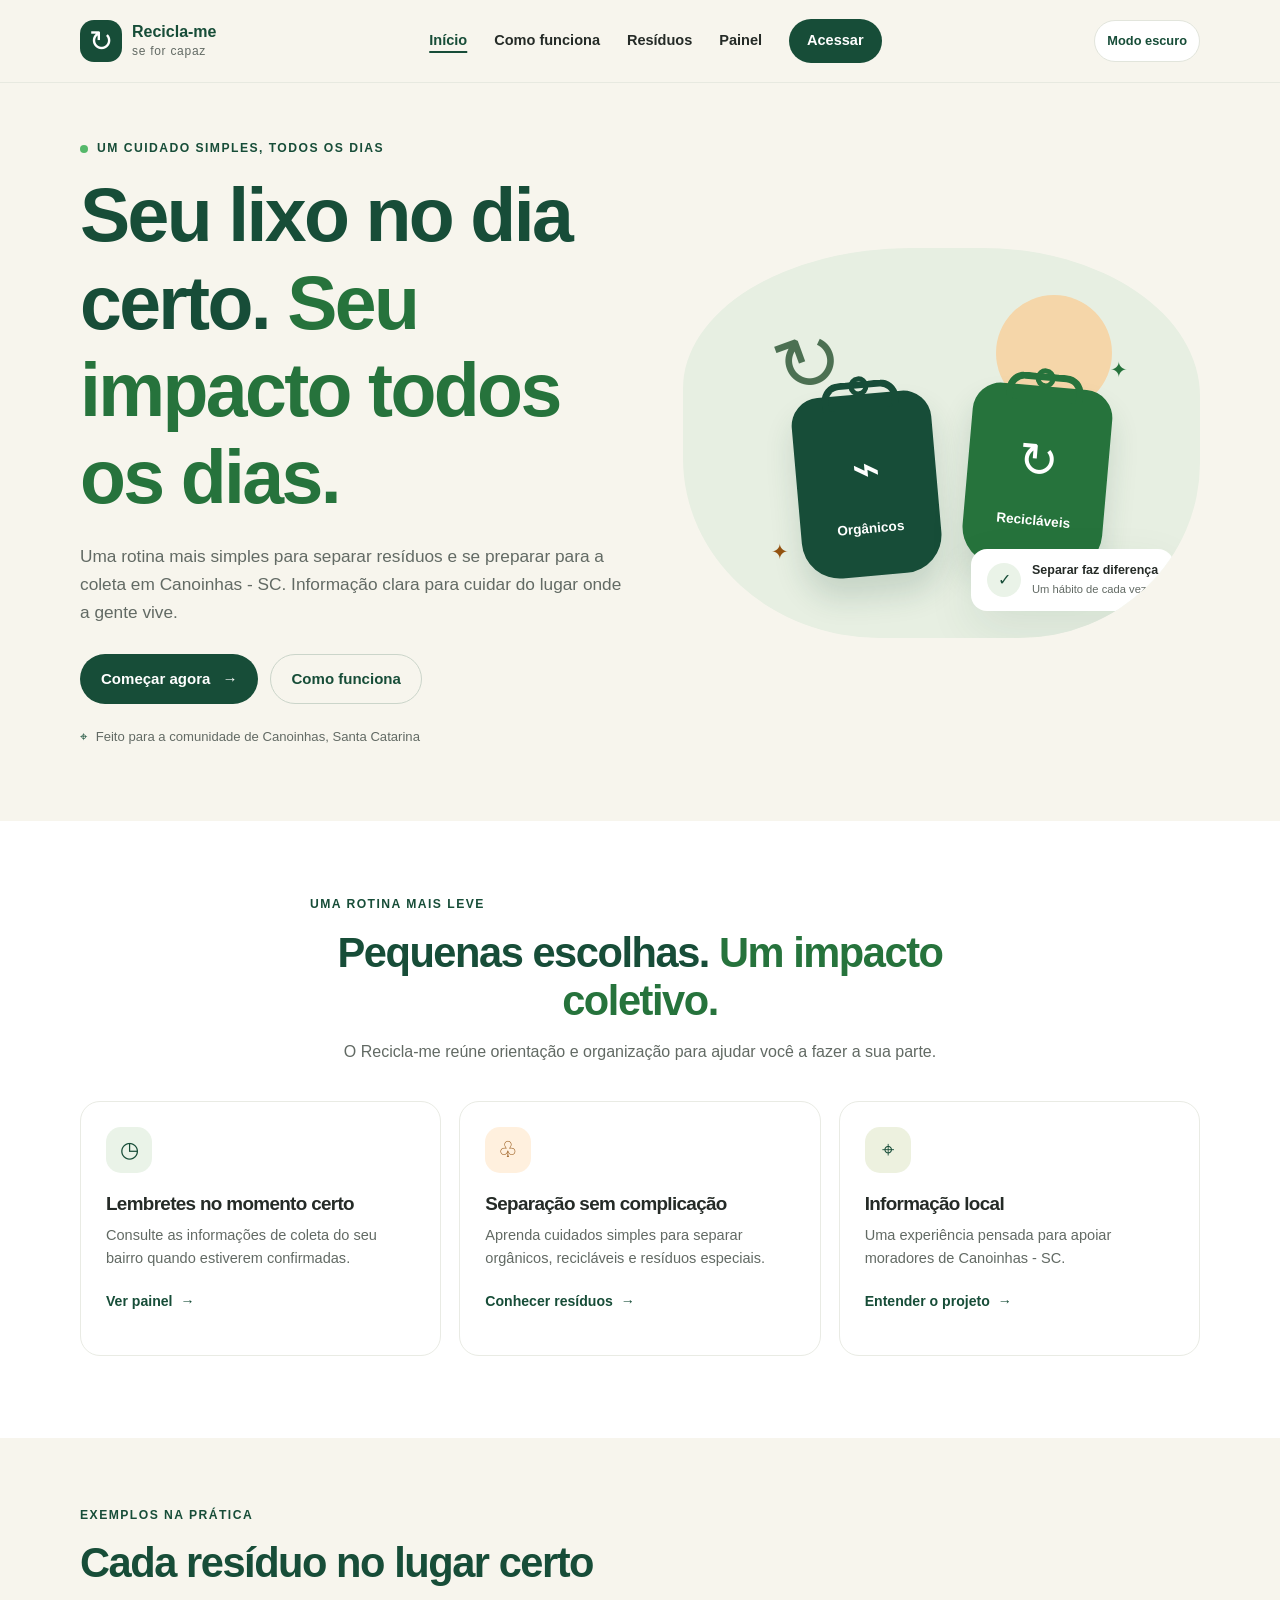
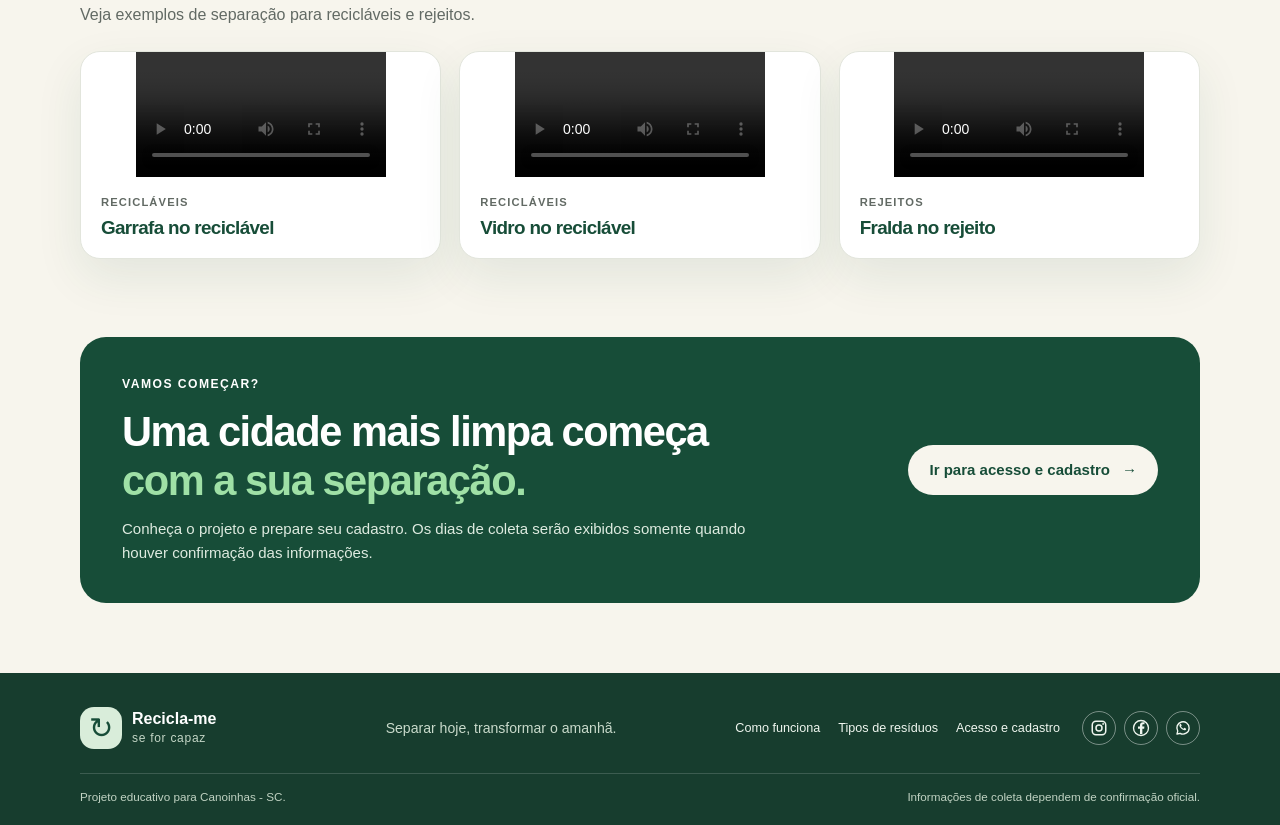
==== commit 795790e5: "Reduz tamanho dos ícones sociais" ====
--- a/index.html
+++ b/index.html
@@ -88,13 +88,13 @@
   </main>
   <footer class="site-footer"><div class="container footer-top"><a class="brand brand-footer" href="index.html"><span class="brand-mark" aria-hidden="true">↻</span><span class="brand-copy"><strong>Recicla-me</strong><small>se for capaz</small></span></a><p>Separar hoje, transformar o amanhã.</p><nav aria-label="Links do rodapé"><a href="como-funciona.html">Como funciona</a><a href="residuos.html">Tipos de resíduos</a><a href="acesso.html">Acesso e cadastro</a></nav><div class="social-links" aria-label="Redes sociais">
   <a class="social-link" href="https://www.instagram.com/" target="_blank" rel="noopener noreferrer" aria-label="Instagram — abre em nova guia">
-    <svg viewBox="0 0 24 24" aria-hidden="true" focusable="false"><rect x="3" y="3" width="18" height="18" rx="5" fill="none" stroke="currentColor" stroke-width="2"/><circle cx="12" cy="12" r="4" fill="none" stroke="currentColor" stroke-width="2"/><circle cx="17.5" cy="6.5" r="1.25" fill="currentColor"/></svg>
+    <svg width="18" height="18" viewBox="0 0 24 24" aria-hidden="true" focusable="false"><rect x="3" y="3" width="18" height="18" rx="5" fill="none" stroke="currentColor" stroke-width="2"/><circle cx="12" cy="12" r="4" fill="none" stroke="currentColor" stroke-width="2"/><circle cx="17.5" cy="6.5" r="1.25" fill="currentColor"/></svg>
   </a>
   <a class="social-link" href="https://www.facebook.com/" target="_blank" rel="noopener noreferrer" aria-label="Facebook — abre em nova guia">
-    <svg viewBox="0 0 24 24" aria-hidden="true" focusable="false"><circle cx="12" cy="12" r="10" fill="none" stroke="currentColor" stroke-width="1.8"/><path d="M13.8 20v-7.1h2.4l.36-2.8H13.8V8.3c0-.81.22-1.36 1.38-1.36h1.48V4.43c-.26-.14-1.08-.23-2.03-.23-2.37 0-3.99 1.45-3.99 4.11v1.79H8v2.8h2.64V20h3.16Z" fill="currentColor"/></svg>
+    <svg width="18" height="18" viewBox="0 0 24 24" aria-hidden="true" focusable="false"><circle cx="12" cy="12" r="10" fill="none" stroke="currentColor" stroke-width="1.8"/><path d="M13.8 20v-7.1h2.4l.36-2.8H13.8V8.3c0-.81.22-1.36 1.38-1.36h1.48V4.43c-.26-.14-1.08-.23-2.03-.23-2.37 0-3.99 1.45-3.99 4.11v1.79H8v2.8h2.64V20h3.16Z" fill="currentColor"/></svg>
   </a>
   <a class="social-link" href="https://www.whatsapp.com/" target="_blank" rel="noopener noreferrer" aria-label="WhatsApp — abre em nova guia">
-    <svg viewBox="0 0 24 24" aria-hidden="true" focusable="false"><path d="M20.2 11.9a8.2 8.2 0 0 1-12.14 7.16L4 20l.97-3.9A8.2 8.2 0 1 1 20.2 11.9Z" fill="none" stroke="currentColor" stroke-width="1.8" stroke-linejoin="round"/><path d="M9.1 8.7c-.3-.7-.6-.7-.9-.7s-.6 0-.8.3c-.3.3-1 1-1 2.3s1 2.7 1.1 2.9c.1.2 1.9 3 4.6 4.1 2.3.9 2.8.7 3.3.6.5-.1 1.6-.7 1.8-1.3.2-.6.2-1.1.1-1.2-.1-.1-.3-.2-.7-.4l-1.8-.9c-.2-.1-.4-.1-.6.2l-.8 1c-.2.2-.3.2-.6.1a7.6 7.6 0 0 1-2.2-1.4 8.4 8.4 0 0 1-1.5-1.9c-.2-.3 0-.4.1-.6l.4-.5.3-.5c.1-.2 0-.4 0-.5l-.8-1.7Z" fill="currentColor" transform="translate(2 0) scale(.82)"/></svg>
+    <svg width="18" height="18" viewBox="0 0 24 24" aria-hidden="true" focusable="false"><path d="M20.2 11.9a8.2 8.2 0 0 1-12.14 7.16L4 20l.97-3.9A8.2 8.2 0 1 1 20.2 11.9Z" fill="none" stroke="currentColor" stroke-width="1.8" stroke-linejoin="round"/><path d="M9.1 8.7c-.3-.7-.6-.7-.9-.7s-.6 0-.8.3c-.3.3-1 1-1 2.3s1 2.7 1.1 2.9c.1.2 1.9 3 4.6 4.1 2.3.9 2.8.7 3.3.6.5-.1 1.6-.7 1.8-1.3.2-.6.2-1.1.1-1.2-.1-.1-.3-.2-.7-.4l-1.8-.9c-.2-.1-.4-.1-.6.2l-.8 1c-.2.2-.3.2-.6.1a7.6 7.6 0 0 1-2.2-1.4 8.4 8.4 0 0 1-1.5-1.9c-.2-.3 0-.4.1-.6l.4-.5.3-.5c.1-.2 0-.4 0-.5l-.8-1.7Z" fill="currentColor" transform="translate(2 0) scale(.82)"/></svg>
   </a>
 </div></div><div class="container footer-bottom"><span>Projeto educativo para Canoinhas - SC.</span><span>Informações de coleta dependem de confirmação oficial.</span></div></footer>
   <script src="js/main.js" defer></script>
--- a/css/style.css
+++ b/css/style.css
@@ -150,7 +150,7 @@
 .upcoming-card { margin-top: 16px; padding: 25px; border: 1px solid var(--line); border-radius: 20px; background: var(--white); }.upcoming-heading { display: flex; align-items: center; justify-content: space-between; }.upcoming-heading .eyebrow { margin-bottom: 7px; }.upcoming-heading h2 { margin-bottom: 0; font-size: 1.45rem; }.calendar-icon { display: grid; width: 46px; height: 46px; place-items: center; border-radius: 14px; background: var(--pale-green); color: var(--forest); font-size: 1.5rem; }.empty-state { display: flex; align-items: center; gap: 14px; margin-top: 22px; padding: 20px; border: 1px dashed #cbd5ca; border-radius: 14px; background: #fbfcf9; }.empty-state p { margin: 0; color: var(--muted); font-size: .87rem; }.empty-state strong { color: var(--graphite); }.empty-icon { color: #64866b; font-size: 1.8rem; }
 .separation-card { display: flex; align-items: center; justify-content: space-between; gap: 24px; margin-top: 16px; padding: 26px; border-radius: 20px; background: #eaf1e5; }.separation-card .eyebrow { margin-bottom: 7px; }.separation-card h2 { margin-bottom: 8px; font-size: 1.5rem; }.separation-card p:not(.eyebrow) { max-width: 600px; color: var(--muted); }.separation-card .text-link { margin-top: 2px; }.mini-bags { display: flex; flex: none; gap: 10px; }.mini-bags div { display: grid; width: 100px; min-height: 100px; place-items: center; align-content: center; gap: 4px; border-radius: 18px; background: var(--forest); color: var(--white); }.mini-bags div + div { background: var(--green-text); }.mini-bags span { font-size: 1.7rem; }.mini-bags strong { font-size: .7rem; }
 
-.site-footer { padding-top: 34px; background: #173d2e; color: #e3eee4; }.footer-top { display: grid; grid-template-columns: 1fr 1fr 1.3fr auto; align-items: center; gap: 22px; padding-bottom: 24px; }.brand-footer .brand-mark { background: #d9edda; color: var(--forest); }.brand-footer .brand-copy strong { color: var(--white); }.brand-footer .brand-copy small { color: #c4d6c6; }.footer-top > p { margin: 0; color: #c9dacb; font-size: .88rem; }.footer-top nav { display: flex; justify-content: flex-end; flex-wrap: wrap; gap: 10px 18px; }.footer-top nav a { color: #eff6ef; font-size: .79rem; text-decoration: none; }.footer-top nav a:hover { text-decoration: underline; }.social-links { display: flex; align-items: center; gap: 9px; }.social-link { display: grid; width: 40px; height: 40px; place-items: center; border: 1px solid rgb(255 255 255 / 42%); border-radius: 50%; color: #eff6ef; transition: background-color .18s ease, border-color .18s ease, transform .18s ease; }.social-link svg { display: block; width: 21px; height: 21px; }.social-link:hover { transform: translateY(-2px); border-color: #fff; background: rgb(255 255 255 / 12%); color: #fff; }.footer-bottom { display: flex; justify-content: space-between; gap: 16px; padding-block: 14px 18px; border-top: 1px solid rgb(255 255 255 / 16%); color: #c1d3c3; font-size: .73rem; }
+.site-footer { padding-top: 34px; background: #173d2e; color: #e3eee4; }.footer-top { display: grid; grid-template-columns: 1fr 1fr 1.3fr auto; align-items: center; gap: 22px; padding-bottom: 24px; }.brand-footer .brand-mark { background: #d9edda; color: var(--forest); }.brand-footer .brand-copy strong { color: var(--white); }.brand-footer .brand-copy small { color: #c4d6c6; }.footer-top > p { margin: 0; color: #c9dacb; font-size: .88rem; }.footer-top nav { display: flex; justify-content: flex-end; flex-wrap: wrap; gap: 10px 18px; }.footer-top nav a { color: #eff6ef; font-size: .79rem; text-decoration: none; }.footer-top nav a:hover { text-decoration: underline; }.social-links { display: flex; align-items: center; gap: 8px; }.social-link { display: grid; width: 34px; height: 34px; place-items: center; border: 1px solid rgb(255 255 255 / 42%); border-radius: 50%; color: #eff6ef; transition: background-color .18s ease, border-color .18s ease, transform .18s ease; }.social-link svg { display: block; width: 18px; height: 18px; }.social-link:hover { transform: translateY(-2px); border-color: #fff; background: rgb(255 255 255 / 12%); color: #fff; }.footer-bottom { display: flex; justify-content: space-between; gap: 16px; padding-block: 14px 18px; border-top: 1px solid rgb(255 255 255 / 16%); color: #c1d3c3; font-size: .73rem; }
 
 @media (max-width: 820px) {
   .container { width: min(100% - 36px, 680px); }
